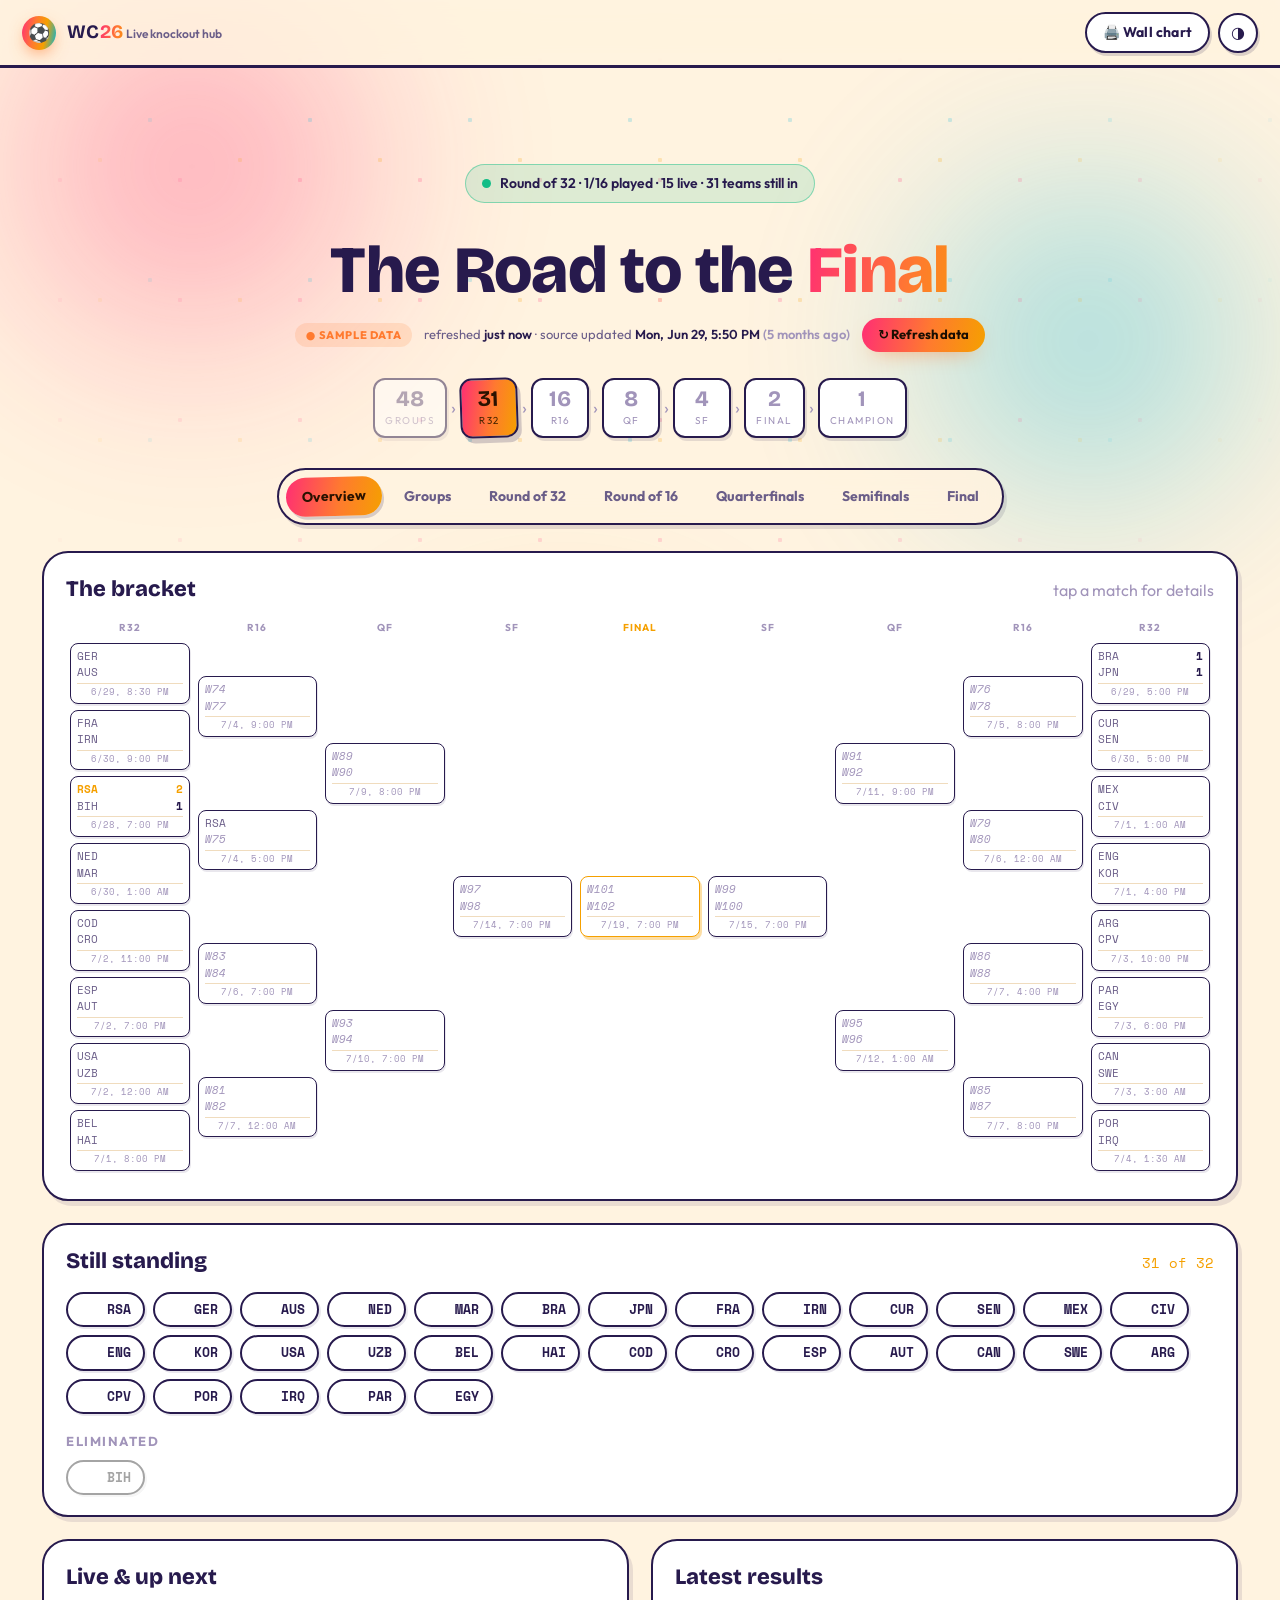
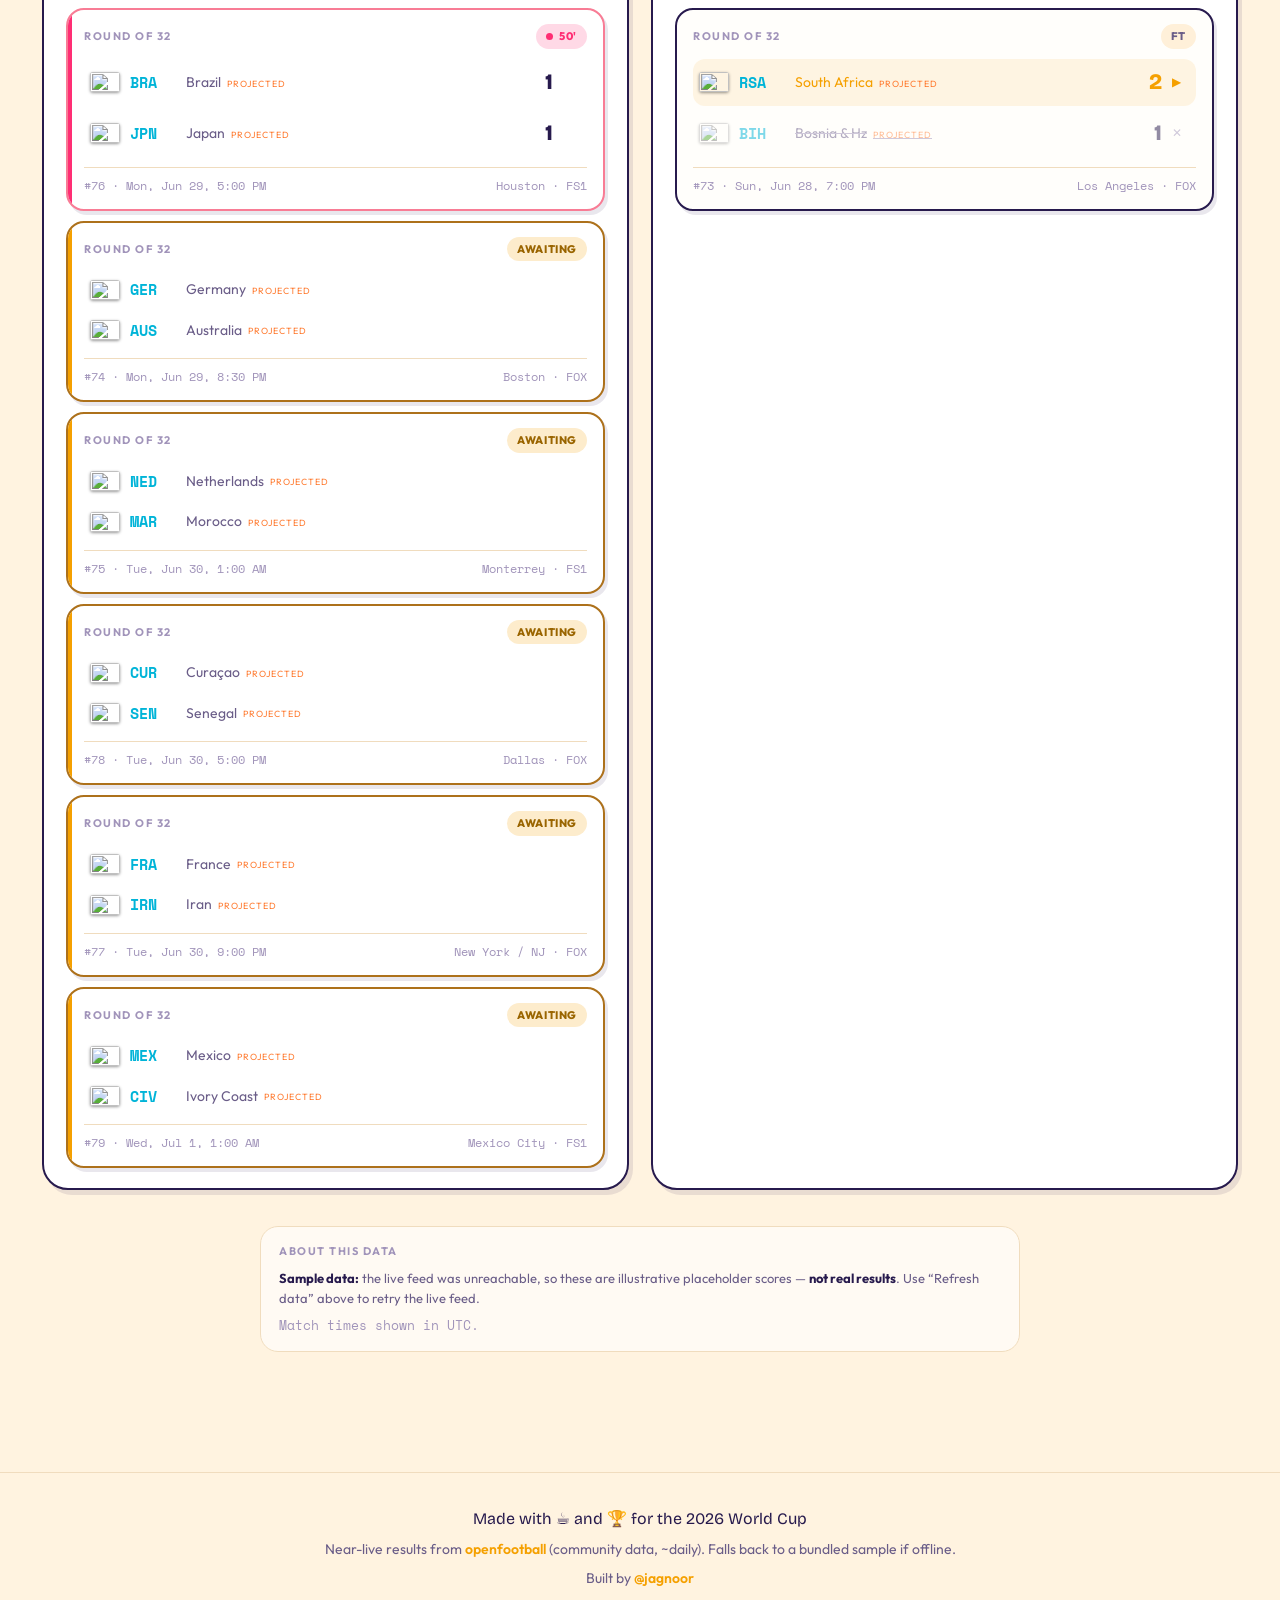
==== index.html @ 46645695 "Commit" ====
<!DOCTYPE html>
<html lang="en" data-theme="light">
<head>
<meta charset="UTF-8">
<meta name="viewport" content="width=device-width, initial-scale=1.0">
<title>2026 FIFA World Cup — Live Knockout Bracket & Scores</title>
<meta name="description" content="Live 2026 FIFA World Cup knockout bracket — Round of 32, Round of 16, Quarterfinals, Semifinals and Final. Real-time scores, goal scorers and who has advanced, in your timezone. Free, no sign-up.">
<meta name="theme-color" content="#fff3e0">
<link rel="canonical" href="https://jagnoor.github.io/WorldCup2026Charts/">

<!-- Social sharing (Open Graph + Twitter) -->
<meta property="og:type" content="website">
<meta property="og:title" content="2026 FIFA World Cup — Live Knockout Bracket">
<meta property="og:description" content="Real-time scores, goal scorers and who's advancing — Round of 32 to the Final, in your timezone. Free, no sign-up.">
<meta property="og:image" content="https://jagnoor.github.io/WorldCup2026Charts/og-image.png">
<meta property="og:url" content="https://jagnoor.github.io/WorldCup2026Charts/">
<meta name="twitter:card" content="summary_large_image">
<meta name="twitter:title" content="2026 FIFA World Cup — Live Knockout Bracket">
<meta name="twitter:description" content="Real-time scores and who's advancing — Round of 32 to the Final, in your timezone.">
<meta name="twitter:image" content="https://jagnoor.github.io/WorldCup2026Charts/og-image.png">

<link rel="icon" type="image/x-icon" href="favicon.ico">
<link rel="icon" type="image/png" sizes="32x32" href="favicon-32x32.png">
<link rel="apple-touch-icon" sizes="180x180" href="apple-touch-icon.png">

<link rel="preconnect" href="https://fonts.googleapis.com">
<link rel="preconnect" href="https://fonts.gstatic.com" crossorigin>
<link href="https://fonts.googleapis.com/css2?family=Bricolage+Grotesque:opsz,wght@12..96,500..800&family=Outfit:wght@300;400;500;600;700;800&family=Space+Mono:wght@400;700&display=swap" rel="stylesheet">

<link rel="stylesheet" href="app.css?v=4">
<link rel="stylesheet" href="knockout.css?v=14">
</head>
<body>

<!-- ambient animated background (decorative) -->
<div class="bg-fx" aria-hidden="true">
  <span class="orb a"></span><span class="orb b"></span><span class="orb c"></span>
</div>

<!-- top nav -->
<nav class="nav">
  <a class="brand" href="./" aria-label="World Cup 2026 — home">
    <span class="ball" aria-hidden="true">⚽</span>
    <span><b>WC<span class="grad-text">26</span></b> <small>Live knockout hub</small></span>
  </a>
  <div class="nav-tools">
    <a class="btn btn-ghost btn-sm" href="chart.html">🖨️ Wall chart</a>
    <button class="iconbtn" id="theme-toggle" title="Toggle light / dark" aria-label="Toggle theme">◑</button>
  </div>
</nav>

<!-- knockout hub renders here -->
<div id="kapp"><p style="padding:120px 22px;text-align:center;color:#9aa6cf">Loading the bracket…</p></div>

<footer class="footer">
  <div class="wrap">
    <p class="made">Made with ☕ and 🏆 for the 2026 World Cup</p>
    <p>Near-live results from <a href="https://github.com/openfootball/worldcup.json">openfootball</a> (community data, ~daily). Falls back to a bundled sample if offline.</p>
    <p style="margin-top:8px">Built by <a href="https://github.com/jagnoor">@jagnoor</a></p>
  </div>
</footer>

<!-- schedule.js must load before knockout.js (provides window.WC_SCHEDULE) -->
<script src="schedule.js?v=2"></script>
<script src="feed.js?v=7"></script>
<script src="knockout.js?v=17"></script>
<script>
  // simple dark/light toggle (mirrors the landing page)
  document.getElementById('theme-toggle').addEventListener('click', function () {
    var h = document.documentElement;
    h.setAttribute('data-theme', h.getAttribute('data-theme') === 'dark' ? 'light' : 'dark');
  });
</script>
</body>
</html>
---- app.css ----
/* ============================================================================
   KICKOFF ENERGY — design system & landing-page styles
   2026 FIFA World Cup Wall Chart · jagnoor.github.io/wc2026
   ----------------------------------------------------------------------------
   This stylesheet powers ONLY the landing page (index.html). The printable
   posters (poster.html / poster-vertical.html) carry their own self-contained
   CSS because they are opened standalone for printing and inside a sandboxed
   iframe. Everything here is plain CSS custom properties + modern layout — no
   build step, so it deploys to GitHub Pages as-is.
   Sections:  1) Design tokens   2) Reset/base   3) Animated background
              4) Buttons & controls  5) Top nav  6) Hero  7) Builder/preview
              8) Feature cards  9) Host cities  10) Footer  11) Motion/reveal
              12) Responsive  13) Reduced-motion & print
   ========================================================================== */

/* ----------------------------------------------------------------------------
   1) DESIGN TOKENS
   The whole look is driven by these variables. Swap them and the entire site
   re-themes. Dark is the primary ("kickoff" night-match) theme; a light theme
   is provided for printer-friendly previews and daytime reading.
   -------------------------------------------------------------------------- */
:root {
  /* ===== MATCHDAY FIESTA — bright, warm, sticker-album energy =====
     Default theme is now this sunny "paper" look. A "night match" variant
     lives under [data-theme="dark"] for anyone who wants it. */

  /* Core surfaces — warm sunlit paper + crisp white cards */
  --bg: #fff3e0;             /* warm cream page */
  --bg-2: #ffffff;           /* large raised panels */
  --surface: #ffffff;        /* cards / controls (sticker white) */
  --surface-2: #fff0d9;      /* hover / nested surfaces */
  --border: #f0dcbe;         /* warm hairline borders */
  --border-strong: #e3bd86;  /* emphasised borders / focus */

  /* Text ramp — deep grape ink reads boldly and playfully on cream */
  --ink: #271a4d;            /* primary text */
  --muted: #6a5d88;          /* secondary text */
  --faint: #a194ba;          /* tertiary / captions */

  /* Candy-bright energy palette, tuned to stay legible on cream/white */
  --c-pink: #ff2e74;
  --c-orange: #ff7a2f;
  --c-gold: #f5a000;
  --c-cyan: #00b4d8;
  --c-violet: #7c4dff;
  --c-green: #12bd86;
  --grad-energy: linear-gradient(100deg, var(--c-pink), var(--c-orange) 38%, var(--c-gold) 66%, var(--c-cyan));
  --grad-warm:   linear-gradient(100deg, var(--c-pink), var(--c-orange) 55%, var(--c-gold));

  /* Host-nation accent colours (Canada red · Mexico green · USA blue) */
  --ca: #ff4d4d;
  --mx: #12b886;
  --us: #4d7cff;

  /* Typography — expressive display, clean UI sans, techy mono for times */
  --font-display: 'Bricolage Grotesque', system-ui, sans-serif;
  --font-ui: 'Outfit', system-ui, sans-serif;
  --font-mono: 'Space Mono', ui-monospace, monospace;

  /* Shape & depth — chunky rounded "sticker" corners + a hard offset shadow
     (the comic/sticker drop) layered over a soft ambient one */
  --r-sm: 12px;
  --r-md: 18px;
  --r-lg: 26px;
  --r-xl: 36px;
  --r-pill: 999px;
  --shadow: 5px 7px 0 rgba(39, 26, 77, .10), 0 26px 50px -28px rgba(39, 26, 77, .34);
  --shadow-soft: 3px 4px 0 rgba(39, 26, 77, .08), 0 16px 30px -18px rgba(39, 26, 77, .24);

  /* Motion — one shared easing curve keeps interactions feeling consistent */
  --ease: cubic-bezier(.22, .61, .36, 1);
  --maxw: 1180px;            /* content max width */
}

/* "Night match" variant — opt-in via the theme toggle (data-theme="dark"). */
[data-theme="dark"] {
  --bg: #0a0a1f;
  --bg-2: #15132e;
  --surface: #1b1840;
  --surface-2: #251f4f;
  --border: #322a5e;
  --border-strong: #4a3f86;
  --ink: #fdf3ff;
  --muted: #b6a9d8;
  --faint: #7d72a6;
  --shadow: 5px 7px 0 rgba(0, 0, 0, .35), 0 26px 60px -26px rgba(0, 0, 0, .7);
  --shadow-soft: 3px 4px 0 rgba(0, 0, 0, .3), 0 16px 34px -16px rgba(0, 0, 0, .55);
}

/* ----------------------------------------------------------------------------
   2) RESET / BASE
   -------------------------------------------------------------------------- */
*, *::before, *::after { box-sizing: border-box; }       /* predictable sizing */
* { margin: 0; padding: 0; }                              /* zero default spacing */

html { scroll-behavior: smooth; }                         /* smooth in-page jumps */

body {
  font-family: var(--font-ui);
  background: var(--bg);
  color: var(--ink);
  line-height: 1.5;
  min-height: 100vh;
  overflow-x: hidden;                                     /* blobs never cause sideways scroll */
  -webkit-font-smoothing: antialiased;
  text-rendering: optimizeLegibility;
}

a { color: inherit; text-decoration: none; }
img { max-width: 100%; display: block; }

/* A reusable centered content column */
.wrap { width: 100%; max-width: var(--maxw); margin-inline: auto; padding-inline: 22px; }

/* Gradient text helper — paints text with the signature gradient */
.grad-text {
  background: var(--grad-energy);
  background-size: 200% 100%;
  -webkit-background-clip: text;
  background-clip: text;
  color: transparent;
  animation: hueShift 8s var(--ease) infinite alternate;  /* slow shimmer */
}
@keyframes hueShift { to { background-position: 100% 0; } }

/* Small uppercase eyebrow label used above section titles */
.eyebrow {
  font-size: 12px; font-weight: 700; letter-spacing: 3px; text-transform: uppercase;
  color: var(--c-gold);
  display: inline-flex; align-items: center; gap: 8px;
}
.eyebrow::before { content: ""; width: 26px; height: 2px; background: var(--grad-warm); border-radius: 2px; }

/* Live-data freshness strip (hero) — tells visitors when scores were pulled */
.data-status { display: inline-flex; align-items: center; flex-wrap: wrap; justify-content: center; gap: 10px 14px;
  margin: 26px auto 0; padding: 10px 16px; background: color-mix(in srgb, var(--surface) 70%, transparent);
  border: 1px solid var(--border); border-radius: var(--r-pill); backdrop-filter: blur(8px); font-size: 14px; color: var(--muted); transition: opacity .2s; }
.data-status.loading { opacity: .5; }
.ds-badge { font-size: 11px; font-weight: 800; letter-spacing: .6px; padding: 4px 11px; border-radius: var(--r-pill); }
.ds-badge.sample { background: color-mix(in srgb, var(--c-orange) 18%, transparent); color: var(--c-orange); }
.ds-badge.stale  { background: color-mix(in srgb, var(--c-pink) 18%, transparent); color: var(--c-pink); }
.ds-badge.live   { background: color-mix(in srgb, var(--c-green) 18%, transparent); color: var(--c-green); }
.ds-badge.near   { background: color-mix(in srgb, var(--c-cyan) 18%, transparent); color: var(--c-cyan); }
.ds-txt b { color: var(--ink); }
.ds-refresh { font: inherit; font-weight: 700; font-size: 13px; color: var(--ink); background: var(--surface-2);
  border: 1px solid var(--border-strong); border-radius: var(--r-pill); padding: 6px 14px; cursor: pointer; transition: border-color .15s, transform .15s; }
.ds-refresh:hover { border-color: var(--c-gold); transform: translateY(-1px); }
.ds-link { font-weight: 700; font-size: 13px; color: var(--c-gold); }
.ds-link:hover { text-decoration: underline; }

/* ----------------------------------------------------------------------------
   3) ANIMATED BACKGROUND
   Three soft, blurred colour "orbs" drift slowly behind everything, plus a
   faint grid, giving depth without distracting from content. Fixed so it
   stays put while the page scrolls. Pointer-events:none so it never blocks
   clicks. All animation is transform/opacity only (cheap for the GPU).
   -------------------------------------------------------------------------- */
.bg-fx { position: fixed; inset: 0; z-index: -1; overflow: hidden; pointer-events: none; }
.bg-fx .orb { position: absolute; border-radius: 50%; filter: blur(80px); opacity: .42; }
.bg-fx .orb.a { width: 46vw; height: 46vw; left: -8vw; top: -10vw; background: radial-gradient(circle, var(--c-pink), transparent 64%); animation: drift1 22s var(--ease) infinite alternate; }
.bg-fx .orb.b { width: 42vw; height: 42vw; right: -6vw; top: 8vh; background: radial-gradient(circle, var(--c-cyan), transparent 64%); animation: drift2 26s var(--ease) infinite alternate; }
.bg-fx .orb.c { width: 40vw; height: 40vw; left: 24vw; bottom: -14vw; background: radial-gradient(circle, var(--c-gold), transparent 64%); animation: drift3 30s var(--ease) infinite alternate; }
[data-theme="dark"] .bg-fx .orb { opacity: .5; }
@keyframes drift1 { to { transform: translate(8vw, 6vh) scale(1.1); } }
@keyframes drift2 { to { transform: translate(-7vw, 10vh) scale(1.08); } }
@keyframes drift3 { to { transform: translate(5vw, -8vh) scale(1.12); } }

/* Playful confetti dot field for texture (replaces the old pitch grid). */
.bg-fx::after {
  content: ""; position: absolute; inset: 0;
  background-image:
    radial-gradient(circle, color-mix(in srgb, var(--c-pink) 55%, transparent) 2px, transparent 2.5px),
    radial-gradient(circle, color-mix(in srgb, var(--c-cyan) 55%, transparent) 2px, transparent 2.5px),
    radial-gradient(circle, color-mix(in srgb, var(--c-gold) 60%, transparent) 2px, transparent 2.5px);
  background-size: 120px 120px, 160px 160px, 140px 140px;
  background-position: 0 0, 70px 40px, 30px 90px;
  opacity: .35;
  mask-image: radial-gradient(ellipse at 50% 0%, #000 35%, transparent 82%);
}
[data-theme="dark"] .bg-fx::after { opacity: .22; }

/* ----------------------------------------------------------------------------
   4) BUTTONS & CONTROLS
   -------------------------------------------------------------------------- */
.btn {
  display: inline-flex; align-items: center; gap: 9px;
  padding: 13px 26px; border: 2px solid var(--ink); border-radius: var(--r-pill);
  font-family: var(--font-ui); font-size: 16px; font-weight: 700; letter-spacing: .2px;
  cursor: pointer; white-space: nowrap;
  box-shadow: 3px 4px 0 rgba(39, 26, 77, .16);
  transition: transform .16s var(--ease), box-shadow .16s var(--ease), background .18s var(--ease);
}
.btn:hover { transform: translate(-1px, -2px) rotate(-1.2deg); box-shadow: 5px 7px 0 rgba(39, 26, 77, .18); }
.btn:active { transform: translate(1px, 1px); box-shadow: 1px 2px 0 rgba(39, 26, 77, .18); }
.btn:focus-visible { outline: 3px solid var(--c-cyan); outline-offset: 2px; }

/* Primary — filled with the warm candy gradient */
.btn-primary { background: var(--grad-warm); color: #2a1200; }

/* Secondary — clean white "sticker" with the bold ink outline */
.btn-ghost { background: var(--surface); color: var(--ink); }
.btn-ghost:hover { background: var(--surface-2); }

.btn-sm { padding: 8px 16px; font-size: 14px; box-shadow: 2px 3px 0 rgba(39, 26, 77, .16); }
[data-theme="dark"] .btn { box-shadow: 3px 4px 0 rgba(0, 0, 0, .4); }
[data-theme="dark"] .btn-ghost { border-color: var(--border-strong); }

/* Labelled form control (select / dropdown) */
.field { display: flex; flex-direction: column; gap: 8px; }
.field > label { font-size: 11px; font-weight: 700; letter-spacing: 2px; text-transform: uppercase; color: var(--c-gold); }
.select {
  appearance: none; width: 100%;
  padding: 13px 42px 13px 15px;
  background: var(--bg-2); color: var(--ink);
  border: 2px solid var(--ink); border-radius: var(--r-sm);
  font-family: var(--font-ui); font-size: 15px; font-weight: 600; cursor: pointer;
  /* custom chevron */
  background-image: url("data:image/svg+xml,%3Csvg xmlns='http://www.w3.org/2000/svg' width='12' height='8'%3E%3Cpath d='M1 1l5 5 5-5' stroke='%23271a4d' stroke-width='2' fill='none'/%3E%3C/svg%3E");
  background-repeat: no-repeat; background-position: right 15px center;
  transition: border-color .15s var(--ease), box-shadow .15s var(--ease);
}
.select:focus { outline: none; border-color: var(--c-cyan); box-shadow: 0 0 0 3px color-mix(in srgb, var(--c-cyan) 25%, transparent); }

/* ----------------------------------------------------------------------------
   5) TOP NAV — sticky, frosted, with brand mark on the left and tools on right
   -------------------------------------------------------------------------- */
.nav {
  position: sticky; top: 0; z-index: 50;
  display: flex; align-items: center; justify-content: space-between; gap: 16px;
  padding: 12px 22px;
  background: color-mix(in srgb, var(--bg) 84%, transparent);
  backdrop-filter: saturate(160%) blur(14px);
  border-bottom: 3px solid var(--ink);
}
.brand { display: flex; align-items: center; gap: 11px; font-weight: 800; }
.brand .ball { width: 34px; height: 34px; border-radius: 50%; background: var(--grad-energy); display: grid; place-items: center; font-size: 18px; box-shadow: 0 6px 18px -6px var(--c-orange); animation: spinBall 14s linear infinite; }
@keyframes spinBall { to { transform: rotate(360deg); } }
.brand b { font-family: var(--font-display); font-size: 19px; letter-spacing: .3px; }
.brand small { color: var(--muted); font-weight: 600; font-size: 12px; }
.nav-tools { display: flex; align-items: center; gap: 8px; }
/* Tiny icon button used for theme/lang toggles in the nav */
.iconbtn { display: inline-grid; place-items: center; width: 40px; height: 40px; border-radius: var(--r-pill); background: var(--surface); border: 2px solid var(--ink); color: var(--ink); cursor: pointer; font-size: 16px; box-shadow: 2px 3px 0 rgba(39,26,77,.16); transition: transform .15s, box-shadow .15s, background .15s; }
.iconbtn:hover { transform: translateY(-2px) rotate(-3deg); background: var(--surface-2); box-shadow: 3px 5px 0 rgba(39,26,77,.18); }
[data-theme="dark"] .iconbtn, [data-theme="dark"] .city { box-shadow: 2px 3px 0 rgba(0,0,0,.4); }

/* ----------------------------------------------------------------------------
   6) HERO — the welcoming, high-energy opener
   -------------------------------------------------------------------------- */
.hero { position: relative; text-align: center; padding: 70px 0 40px; }
.hero .eyebrow { justify-content: center; }

/* Live "what stage are we in" status pill (filled by app.js from the schedule) */
.status-chip {
  display: inline-flex; align-items: center; gap: 9px;
  margin-bottom: 20px; padding: 8px 16px;
  background: color-mix(in srgb, var(--c-green) 14%, transparent);
  border: 1px solid color-mix(in srgb, var(--c-green) 45%, transparent);
  border-radius: var(--r-pill); color: var(--ink); font-weight: 600; font-size: 14px;
}
.status-chip .dot { width: 9px; height: 9px; border-radius: 50%; background: var(--c-green); box-shadow: 0 0 0 0 var(--c-green); animation: pulse 1.8s var(--ease) infinite; }
@keyframes pulse { 0% { box-shadow: 0 0 0 0 color-mix(in srgb, var(--c-green) 70%, transparent); } 70% { box-shadow: 0 0 0 12px transparent; } 100% { box-shadow: 0 0 0 0 transparent; } }

.hero h1 {
  font-family: var(--font-display);
  font-weight: 800;
  font-size: clamp(44px, 9vw, 128px);
  line-height: .92; letter-spacing: -1px; text-transform: uppercase;
  margin: 6px 0 4px;
}
.hero h1 .yr { display: block; -webkit-text-stroke: 2.5px var(--ink); color: transparent; font-size: .62em; letter-spacing: 4px; }
.hero h1 .cup { display: block; }

/* Host nations line with the tri-colour treatment */
.hosts { font-family: var(--font-display); font-weight: 700; font-size: clamp(15px, 2.6vw, 30px); letter-spacing: 3px; margin: 14px 0 8px; }
.hosts .ca { color: var(--ca); } .hosts .mx { color: var(--mx); } .hosts .us { color: var(--us); }
.hosts .sep { color: var(--faint); }

.hero .lede { max-width: 620px; margin: 14px auto 0; color: var(--muted); font-size: clamp(15px, 1.8vw, 19px); }

.hero-cta { display: flex; flex-wrap: wrap; gap: 12px; justify-content: center; margin-top: 28px; }

/* Animated tournament-fact counters */
.stats { display: flex; flex-wrap: wrap; justify-content: center; gap: 14px; margin-top: 40px; }
.stat { min-width: 130px; padding: 18px 22px; background: var(--surface); border: 2px solid var(--ink); border-radius: var(--r-md); box-shadow: 4px 5px 0 rgba(39,26,77,.12); transition: transform .16s var(--ease); }
.stat:nth-child(2) { transform: rotate(-1.5deg); } .stat:nth-child(3) { transform: rotate(1.5deg); }
.stat:hover { transform: translateY(-3px) rotate(-2deg); }
.stat .n { font-family: var(--font-display); font-weight: 800; font-size: 42px; line-height: 1; background: var(--grad-warm); -webkit-background-clip: text; background-clip: text; color: transparent; }
.stat .l { color: var(--muted); font-size: 13px; font-weight: 700; letter-spacing: 1px; text-transform: uppercase; margin-top: 6px; }
[data-theme="dark"] .stat { box-shadow: 4px 5px 0 rgba(0,0,0,.4); }

/* ----------------------------------------------------------------------------
   7) BUILDER + LIVE PREVIEW — the functional heart of the page
   -------------------------------------------------------------------------- */
.section { padding: 56px 0; }
.section-head { text-align: center; max-width: 640px; margin: 0 auto 30px; }
.section-head h2 { font-family: var(--font-display); font-weight: 800; font-size: clamp(28px, 4.4vw, 46px); letter-spacing: -.5px; margin: 12px 0 8px; }
.section-head p { color: var(--muted); font-size: 16px; }

/* Two-column builder: controls on the left, preview on the right.
   Collapses to a single column on smaller screens. */
.builder { display: grid; grid-template-columns: minmax(300px, 380px) 1fr; gap: 24px; align-items: start; }

.panel { background: var(--surface); border: 2px solid var(--ink); border-radius: var(--r-lg); padding: 22px; box-shadow: var(--shadow); }
.panel-title { display: flex; align-items: center; gap: 9px; font-family: var(--font-display); font-weight: 700; font-size: 18px; margin-bottom: 16px; }
.controls { display: flex; flex-direction: column; gap: 16px; }

/* Favorites multi-select dropdown (built by app.js from the 48 teams) */
.fav { position: relative; }
.fav-trigger { display: flex; align-items: center; justify-content: space-between; gap: 8px; width: 100%; padding: 13px 15px; background: var(--bg-2); color: var(--muted); border: 1px solid var(--border); border-radius: var(--r-sm); cursor: pointer; font-size: 15px; }
.fav.open .fav-trigger { border-color: var(--c-cyan); color: var(--ink); }
.fav-panel { display: none; position: absolute; top: calc(100% + 6px); left: 0; right: 0; z-index: 20; max-height: 320px; overflow-y: auto; background: var(--surface); border: 1px solid var(--border-strong); border-radius: var(--r-sm); box-shadow: var(--shadow); padding: 6px; }
.fav.open .fav-panel { display: block; }
.fav-item { display: flex; align-items: center; gap: 9px; padding: 7px 10px; border-radius: 8px; cursor: pointer; font-size: 14px; }
.fav-item:hover { background: var(--surface-2); }
.fav-item input { accent-color: var(--c-gold); width: 15px; height: 15px; cursor: pointer; }
.fav-item img { width: 22px; height: 15px; object-fit: cover; border-radius: 2px; }

/* Action buttons under the controls */
.actions { display: flex; flex-wrap: wrap; gap: 10px; margin-top: 4px; }

/* Preview frame — looks like a poster pinned to a wall */
.preview-card { background: var(--surface); border: 2px solid var(--ink); border-radius: var(--r-lg); padding: 14px; box-shadow: var(--shadow); }
.preview-bar { display: flex; align-items: center; justify-content: space-between; margin-bottom: 10px; }
.preview-bar .lbl { font-size: 12px; font-weight: 700; letter-spacing: 2px; text-transform: uppercase; color: var(--muted); display: inline-flex; align-items: center; gap: 8px; }
.preview-bar .lbl .live { width: 8px; height: 8px; border-radius: 50%; background: var(--c-green); animation: pulse 1.8s infinite; }
.preview-box { position: relative; width: 100%; border-radius: var(--r-md); overflow: hidden; background: var(--bg-2); border: 1px solid var(--border); }
.preview-box iframe { position: absolute; top: 0; left: 0; border: 0; transform-origin: 0 0; }
.preview-overlay { position: absolute; inset: 0; display: grid; place-items: center; gap: 8px; color: var(--muted); background: color-mix(in srgb, var(--bg) 60%, transparent); cursor: pointer; transition: opacity .3s; z-index: 2; font-size: 14px; }
.preview-overlay.hidden { opacity: 0; pointer-events: none; }

/* Printing tips block */
.tips { margin-top: 18px; color: var(--muted); font-size: 14px; line-height: 1.7; }
.tips code { font-family: var(--font-mono); font-size: 12px; background: var(--bg-2); color: var(--c-gold); padding: 2px 6px; border-radius: 4px; }

/* ----------------------------------------------------------------------------
   8) FEATURE CARDS — quick "why this chart is great" highlights
   -------------------------------------------------------------------------- */
.features { display: grid; grid-template-columns: repeat(auto-fit, minmax(240px, 1fr)); gap: 16px; }
.feature {
  position: relative; padding: 24px; border-radius: var(--r-lg);
  background: var(--surface); border: 2px solid var(--border-strong); overflow: hidden;
  box-shadow: var(--shadow-soft);
  transition: transform .2s var(--ease), border-color .2s var(--ease), box-shadow .2s var(--ease);
}
.feature:hover { transform: translateY(-5px) rotate(-1deg); border-color: var(--c-pink); box-shadow: var(--shadow); }
/* chunky gradient top-edge that lights up on hover */
.feature::before { content: ""; position: absolute; inset: 0 0 auto 0; height: 6px; background: var(--grad-energy); opacity: .85; transition: opacity .2s; }
.feature:hover::before { opacity: 1; }
.feature .ico { width: 50px; height: 50px; border-radius: 14px; display: grid; place-items: center; font-size: 24px; background: color-mix(in srgb, var(--c-gold) 22%, var(--surface)); border: 2px solid var(--ink); box-shadow: 2px 2px 0 rgba(39,26,77,.14); margin-bottom: 14px; }
.feature h3 { font-family: var(--font-display); font-weight: 700; font-size: 19px; margin-bottom: 7px; }
.feature p { color: var(--muted); font-size: 14.5px; }

/* ----------------------------------------------------------------------------
   9) HOST CITIES — celebratory strip of all 16 venues
   -------------------------------------------------------------------------- */
.cities { display: flex; flex-wrap: wrap; gap: 10px; justify-content: center; }
.city { display: inline-flex; align-items: center; gap: 8px; padding: 9px 15px; border-radius: var(--r-pill); background: var(--surface); border: 2px solid var(--ink); font-size: 14px; font-weight: 700; box-shadow: 2px 3px 0 rgba(39,26,77,.12); transition: transform .15s, box-shadow .15s; }
.city:hover { transform: translateY(-2px) rotate(-2deg); box-shadow: 3px 5px 0 rgba(39,26,77,.16); }
.city .pin { width: 9px; height: 9px; border-radius: 50%; }
.city.ca .pin { background: var(--ca); } .city.mx .pin { background: var(--mx); } .city.us .pin { background: var(--us); }
.city.ca { border-color: color-mix(in srgb, var(--ca) 40%, var(--border)); }
.city.mx { border-color: color-mix(in srgb, var(--mx) 40%, var(--border)); }
.city.us { border-color: color-mix(in srgb, var(--us) 40%, var(--border)); }

/* ----------------------------------------------------------------------------
   10) FOOTER
   -------------------------------------------------------------------------- */
.footer { border-top: 1px solid var(--border); margin-top: 40px; padding: 34px 0; text-align: center; color: var(--muted); font-size: 14px; }
.footer a { color: var(--c-gold); font-weight: 600; }
.footer .made { font-family: var(--font-display); font-size: 16px; color: var(--ink); margin-bottom: 8px; }

/* ----------------------------------------------------------------------------
   11) SCROLL-REVEAL — elements fade/rise in as they enter the viewport.
   app.js adds .in via an IntersectionObserver. Without JS they stay visible.
   -------------------------------------------------------------------------- */
.reveal { opacity: 0; transform: translateY(22px); transition: opacity .6s var(--ease), transform .6s var(--ease); }
.reveal.in { opacity: 1; transform: none; }

/* ----------------------------------------------------------------------------
   12) RESPONSIVE
   -------------------------------------------------------------------------- */
@media (max-width: 880px) {
  .builder { grid-template-columns: 1fr; }            /* stack controls over preview */
  .brand small { display: none; }                      /* trim nav on phones */
  .hero { padding-top: 44px; }
}

/* ----------------------------------------------------------------------------
   13) REDUCED MOTION & PRINT
   Respect users who prefer less motion: freeze all the ambient animation.
   -------------------------------------------------------------------------- */
@media (prefers-reduced-motion: reduce) {
  *, *::before, *::after { animation: none !important; transition: none !important; scroll-behavior: auto !important; }
  .reveal { opacity: 1; transform: none; }
}
@media print { .nav, .bg-fx, .hero-cta, .features, .cities { display: none; } }
---- knockout.css ----
/* ============================================================================
   knockout.css — Live Knockout Hub
   Reuses the design tokens, nav, buttons, background and status-chip from
   app.css (linked first). This file styles only the hub: funnel, tabs, the
   match-card grid, team rows and the still-standing rail.
   ========================================================================== */

#kapp { width: 100%; max-width: 1240px; margin-inline: auto; padding: 96px 22px 80px; }

/* ---- hero / header ---- */
.khero { text-align: center; }
.khead { font-family: var(--font-display); font-weight: 800; font-size: clamp(34px, 6vw, 66px); line-height: 1.02; letter-spacing: -.01em; margin: 14px 0 8px; }
.kupd { color: var(--muted); font-size: 14px; }
.kupd b { color: var(--ink); }
.kmini { background: var(--surface); border: 1px solid var(--border); color: var(--muted); border-radius: var(--r-pill); padding: 3px 10px; font: inherit; font-size: 12px; cursor: pointer; margin-left: 6px; }
.kmini:hover { border-color: var(--c-gold); color: var(--ink); }

/* ---- compact freshness strip (top) ---- */
.kstrip { display: flex; align-items: center; justify-content: center; flex-wrap: wrap; gap: 8px 12px; margin: 14px auto 2px; font-size: 13px; color: var(--muted); }
.kstrip-txt b { color: var(--ink); font-weight: 600; }
.kdim { color: var(--faint); }

/* ---- "about this data" caveat (bottom, low-key) ---- */
.kcaveat { max-width: 760px; margin: 36px auto 0; padding: 16px 18px; text-align: left; border-radius: var(--r-md);
  border: 1px solid var(--border); background: color-mix(in srgb, var(--bg-2) 60%, transparent); color: var(--muted); }
.kcaveat h4 { font-size: 11px; letter-spacing: 1.5px; text-transform: uppercase; color: var(--faint); font-weight: 700; margin-bottom: 8px; }
.kcaveat p { font-size: 13px; line-height: 1.55; }
.kcaveat p + p { margin-top: 7px; }
.kcaveat b { color: var(--ink); }
.kcaveat a { color: var(--c-gold); text-decoration: underline; }
.kcaveat u { text-decoration-color: var(--c-pink); }
.kcaveat-tz { color: var(--faint); font-family: var(--font-mono); font-size: 12px; }

/* ---- data-status bar (legacy, still used elsewhere) ---- */
.kdata { display: flex; align-items: center; justify-content: center; flex-wrap: wrap; gap: 10px; margin: 14px auto 4px; font-size: 13px; color: var(--muted); }
.kbadge { font-size: 11px; font-weight: 800; letter-spacing: .6px; padding: 4px 11px; border-radius: var(--r-pill); }
.kbadge.sample { background: color-mix(in srgb, var(--c-orange) 16%, transparent); color: var(--c-orange); }
.kbadge.stale  { background: color-mix(in srgb, var(--c-pink) 16%, transparent); color: var(--c-pink); }
.kbadge.live   { background: color-mix(in srgb, var(--c-green) 16%, transparent); color: var(--c-green); }
.kbadge.near   { background: color-mix(in srgb, var(--c-cyan) 16%, transparent); color: var(--c-cyan); }
.kdata-txt b { color: var(--ink); }
.kdata-tz { color: var(--faint); }
.kbtn-sync { font: inherit; font-weight: 700; font-size: 13px; color: #1a0e02; background: var(--grad-warm); border: 0; cursor: pointer;
  padding: 7px 16px; border-radius: var(--r-pill); box-shadow: 0 8px 22px -12px var(--c-orange); transition: transform .15s, box-shadow .15s; display: inline-flex; align-items: center; gap: 7px; }
.kbtn-sync:hover { transform: translateY(-1px); box-shadow: 0 12px 26px -12px var(--c-orange); }
.kbtn-sync.busy { opacity: .8; cursor: progress; }
.spin { width: 12px; height: 12px; border: 2px solid rgba(0,0,0,.35); border-top-color: #1a0e02; border-radius: 50%; animation: kspin .7s linear infinite; }
@keyframes kspin { to { transform: rotate(360deg); } }

/* ---- warning banner + per-card flag ---- */
.kwarn { max-width: 760px; margin: 16px auto 0; background: color-mix(in srgb, var(--c-orange) 9%, var(--surface)); border: 1px solid color-mix(in srgb, var(--c-orange) 40%, var(--border));
  border-radius: var(--r-md); padding: 12px 16px; color: var(--ink); font-size: 13.5px; text-align: left; }
.kwarn p + p { margin-top: 6px; }
.kwarn b { color: var(--c-orange); }
.kwarn a { color: var(--c-gold); text-decoration: underline; }
/* informational (live feed connected, no problems) — calmer cyan, not orange */
.kwarn.info { background: color-mix(in srgb, var(--c-cyan) 8%, var(--surface)); border-color: color-mix(in srgb, var(--c-cyan) 35%, var(--border)); }
.kwarn.info b { color: var(--c-cyan); }
.kwarnflag { color: var(--c-pink); }
.kcard.flagged, .kcard[data-num].flagged { } /* reserved */

/* ---- live moments: goal flash, alerts, confetti ---- */
.kcard.goal-flash { animation: goalFlash 1.5s var(--ease); }
@keyframes goalFlash {
  0% { box-shadow: 0 0 0 0 var(--c-gold); transform: scale(1); }
  18% { box-shadow: 0 0 0 6px color-mix(in srgb, var(--c-gold) 55%, transparent); transform: scale(1.035) rotate(-1deg); border-color: var(--c-gold); }
  100% { box-shadow: 3px 4px 0 rgba(39,26,77,.10); transform: scale(1); }
}
#kalerts { position: fixed; top: 74px; left: 50%; transform: translateX(-50%); z-index: 70; display: flex; flex-direction: column; gap: 8px; align-items: center; pointer-events: none; width: max-content; max-width: 92vw; }
.kalert { display: flex; align-items: center; gap: 10px; padding: 11px 18px; border-radius: var(--r-pill);
  background: var(--surface); color: var(--ink); border: 2px solid var(--ink); box-shadow: 4px 6px 0 rgba(39,26,77,.18);
  font-size: 14px; opacity: 0; transform: translateY(-14px) scale(.96); transition: opacity .3s var(--ease), transform .3s var(--ease); }
.kalert.in { opacity: 1; transform: none; }
.kalert b { font-weight: 800; }
.kalert.goal { background: color-mix(in srgb, var(--c-gold) 18%, var(--surface)); border-color: var(--c-gold); }
.kalert.champ { background: var(--grad-warm); color: #2a1200; border-color: var(--ink); font-size: 15px; }
.kalert-ball { font-size: 18px; }
.kalert.goal .kalert-ball { animation: kspin .7s var(--ease); }

.kconfetti { position: fixed; inset: 0; z-index: 65; pointer-events: none; overflow: hidden; }
.kconfetti i { position: absolute; top: -8%; border-radius: 2px; animation-name: confFall; animation-timing-function: linear; animation-iteration-count: 1; }
@keyframes confFall { 0% { top: -8%; opacity: 1; } 100% { top: 108%; opacity: .9; transform: rotate(720deg); } }

/* ---- mini visual bracket (Overview) ---- */
.kbracket-panel { overflow: hidden; }
.kbracket-scroll { overflow-x: auto; padding-bottom: 6px; }
.kbracket-labels { display: flex; min-width: 880px; margin-bottom: 6px; }
.kbracket-labels span { flex: 1; text-align: center; font-size: 10px; font-weight: 700; letter-spacing: 1px; color: var(--faint); }
.kbracket-labels span:nth-child(5) { color: var(--c-gold); }
.kbracket { display: flex; min-width: 880px; align-items: stretch; }
.kbcol { display: flex; flex-direction: column; justify-content: space-around; gap: 6px; flex: 1; min-width: 92px; padding: 2px 4px; }
.kbfinal { justify-content: center; min-width: 100px; }
.kbnode { background: var(--surface); border: 1.5px solid var(--ink); border-radius: 8px; padding: 4px 6px; cursor: pointer;
  font-family: var(--font-mono); font-size: 11px; box-shadow: 1px 2px 0 rgba(39,26,77,.10); transition: transform .12s var(--ease), box-shadow .12s; }
.kbnode:hover { transform: translateY(-1px) rotate(-1deg); box-shadow: 2px 3px 0 rgba(39,26,77,.14); }
.kbfinal .kbnode { border-color: var(--c-gold); box-shadow: 2px 3px 0 color-mix(in srgb, var(--c-gold) 35%, transparent); }
.kbn-row { display: flex; justify-content: space-between; align-items: center; gap: 4px; color: var(--muted); line-height: 1.5; }
.kbn-row .kbn-t { overflow: hidden; text-overflow: ellipsis; white-space: nowrap; }
.kbn-row b { color: var(--ink); }
.kbn-row.w { color: var(--c-gold); font-weight: 700; }
.kbn-row.w b { color: var(--c-gold); }
.kbn-row.tbd { color: var(--faint); font-style: italic; }
.kbn-when { display: block; margin-top: 2px; padding-top: 2px; border-top: 1px solid var(--border); font-size: 8.5px; color: var(--faint); text-align: center; white-space: nowrap; overflow: hidden; text-overflow: ellipsis; }
.kbnode.hot { border-color: var(--c-gold); box-shadow: 0 0 0 2px color-mix(in srgb, var(--c-gold) 40%, transparent); }
#kapp.tracking .kbnode:not(.hot) { opacity: .45; }

/* ---- match detail modal ---- */
.kcard { cursor: pointer; }
.kmodal { position: fixed; inset: 0; z-index: 80; display: flex; align-items: flex-start; justify-content: center; padding: 40px 16px; overflow-y: auto;
  background: color-mix(in srgb, var(--ink) 45%, transparent); backdrop-filter: blur(3px); }
.kmodal-card { position: relative; width: 100%; max-width: 540px; background: var(--bg-2); border: 2px solid var(--ink);
  border-radius: var(--r-lg); box-shadow: 8px 10px 0 rgba(39,26,77,.22); padding: 20px 22px 22px; }
.kmodal-x { position: absolute; top: 12px; right: 12px; width: 32px; height: 32px; border-radius: 50%; border: 2px solid var(--ink);
  background: var(--surface); cursor: pointer; font-size: 14px; font-weight: 700; color: var(--ink); }
.kmodal-x:hover { background: var(--surface-2); }
.kmodal-head { display: grid; grid-template-columns: 1fr 1fr; gap: 10px 16px; align-items: center; }
.kmodal-head .kround { grid-column: 1; }
.kmodal-head .kpill { grid-column: 2; justify-self: end; }
.kmd-team { display: flex; align-items: center; gap: 10px; }
.kmd-team img, .kmd-team .ph { width: 34px; height: 23px; object-fit: cover; border-radius: 3px; box-shadow: 0 1px 3px rgba(0,0,0,.3); }
.kmd-team div { display: flex; flex-direction: column; line-height: 1.1; min-width: 0; }
.kmd-team b { font-family: var(--font-mono); font-size: 15px; }
.kmd-team span { font-size: 12px; color: var(--muted); overflow: hidden; text-overflow: ellipsis; white-space: nowrap; }
.kmd-team em { margin-left: auto; font-family: var(--font-display); font-weight: 800; font-size: 26px; font-style: normal; }
.kmd-team.tbd b, .kmd-team.tbd span { color: var(--faint); }
.kmd-meta { grid-column: 1 / -1; font-family: var(--font-mono); font-size: 12px; color: var(--faint); border-top: 1px solid var(--border); padding-top: 10px; }
.kmodal-body { margin-top: 14px; }
.kmodal-body h4 { font-size: 11px; letter-spacing: 1.5px; text-transform: uppercase; color: var(--faint); font-weight: 700; margin: 14px 0 8px; }
.kmd-stats { display: flex; flex-direction: column; gap: 9px; }
.kmd-stat { display: grid; grid-template-columns: 42px 1fr 42px; grid-template-areas: "hv bar av" "sl sl sl"; align-items: center; gap: 2px 8px; }
.kmd-sv { font-family: var(--font-mono); font-weight: 700; font-size: 13px; grid-area: hv; }
.kmd-sv.a { grid-area: av; text-align: right; }
.kmd-sl { grid-area: sl; text-align: center; font-size: 11px; color: var(--muted); }
.kmd-bar { grid-area: bar; display: flex; height: 8px; border-radius: var(--r-pill); overflow: hidden; background: var(--surface-2); }
.kmd-bar i { background: var(--c-cyan); }
.kmd-bar b { background: var(--c-pink); margin-left: auto; }
.kmd-timeline { display: flex; flex-direction: column; gap: 4px; max-height: 280px; overflow-y: auto; }
.kmd-ev { display: grid; grid-template-columns: 40px 22px 1fr; align-items: start; gap: 8px; font-size: 13px; padding: 4px 6px; border-radius: var(--r-sm); }
.kmd-ev.a { background: color-mix(in srgb, var(--c-pink) 7%, transparent); }
.kmd-ev.h { background: color-mix(in srgb, var(--c-cyan) 7%, transparent); }
.kmd-min { font-family: var(--font-mono); color: var(--muted); font-size: 12px; }
.kmd-tx { color: var(--ink); }
.kmd-scorers { display: grid; grid-template-columns: 1fr 1fr; gap: 8px; font-size: 13px; }

/* ---- toast ---- */
.ktoast { position: fixed; left: 50%; bottom: 26px; transform: translate(-50%, 30px); opacity: 0; pointer-events: none; z-index: 60;
  background: var(--surface); color: var(--ink); border: 1px solid var(--border-strong); border-radius: var(--r-pill);
  padding: 11px 20px; font-size: 14px; font-weight: 600; box-shadow: var(--shadow); transition: transform .3s var(--ease), opacity .3s; }
.ktoast.show { opacity: 1; transform: translate(-50%, 0); }
.ktoast.bad { border-color: var(--c-pink); color: var(--c-pink); }

/* ---- survival funnel ---- */
.kfunnel { display: flex; align-items: stretch; justify-content: center; flex-wrap: wrap; gap: 4px; margin: 26px auto 4px; }
.kfstep { display: flex; flex-direction: column; align-items: center; justify-content: center; min-width: 58px; padding: 8px 10px; border-radius: var(--r-sm); background: var(--surface); border: 2px solid var(--ink); box-shadow: 2px 3px 0 rgba(39,26,77,.12); font: inherit; color: inherit; cursor: pointer; transition: transform .12s var(--ease), box-shadow .12s; }
.kfstep:hover { transform: translateY(-2px) rotate(-2deg); box-shadow: 3px 5px 0 rgba(39,26,77,.16); }
.kfstep b { font-family: var(--font-display); font-size: 22px; line-height: 1; }
.kfstep span { font-size: 10px; letter-spacing: 1.5px; text-transform: uppercase; color: var(--faint); margin-top: 3px; }
.kfstep.past { opacity: .5; }
.kfstep.past b { color: var(--muted); }
.kfstep.now { background: var(--grad-warm); border-color: var(--ink); transform: rotate(-2deg); box-shadow: 3px 5px 0 rgba(39,26,77,.2); }
.kfstep.now b { color: #2a1200; }
.kfstep.now span { color: #4a2600; }
.kfstep.future b { color: var(--faint); }
.kfarrow { display: flex; align-items: center; color: var(--faint); font-size: 18px; }

/* ---- tabs ---- */
.ktabs { position: sticky; top: 64px; z-index: 20; display: flex; gap: 6px; flex-wrap: wrap; justify-content: center;
  margin: 30px auto 26px; padding: 7px; background: color-mix(in srgb, var(--bg) 88%, transparent); backdrop-filter: blur(14px);
  border: 2px solid var(--ink); border-radius: var(--r-pill); width: fit-content; max-width: 100%; box-shadow: 3px 4px 0 rgba(39,26,77,.12); }
.ktab { font: inherit; font-weight: 700; font-size: 14px; color: var(--muted); background: transparent; border: 0; cursor: pointer;
  padding: 9px 16px; border-radius: var(--r-pill); transition: color .15s, background .15s, transform .12s; white-space: nowrap; }
.ktab:hover { color: var(--ink); }
.ktab.on { color: #2a1200; background: var(--grad-warm); transform: rotate(-1.5deg); box-shadow: 2px 3px 0 rgba(39,26,77,.18); }
[data-theme="dark"] .ktabs { box-shadow: 3px 4px 0 rgba(0,0,0,.4); }

/* ---- round header ---- */
.kround-head { text-align: center; margin-bottom: 22px; }
.kround-head .eyebrow { justify-content: center; }
.kround-head h2 { font-family: var(--font-display); font-weight: 800; font-size: clamp(26px, 4vw, 40px); margin: 8px 0 4px; }
.ksub { color: var(--muted); font-size: 16px; }
.kprog { color: var(--faint); font-size: 13px; margin-top: 6px; font-family: var(--font-mono); }
.kprog .lv, .lv { color: var(--c-pink); }

/* ---- groups view ---- */
.kglegend { display: inline-flex; align-items: center; gap: 8px; flex-wrap: wrap; margin-top: 8px; font-size: 12px; color: var(--faint); font-family: var(--font-mono); }
.kdot { width: 10px; height: 10px; border-radius: 3px; display: inline-block; margin-left: 6px; }
.kdot.adv { background: var(--c-green); }
.kdot.third { background: var(--c-gold); }
.kdot.out { background: var(--faint); }

.kgroups { display: grid; grid-template-columns: repeat(auto-fill, minmax(360px, 1fr)); gap: 16px; }
.kgroup { background: var(--surface); border: 2px solid var(--ink); border-radius: var(--r-md); padding: 14px 16px; box-shadow: 4px 5px 0 rgba(39,26,77,.10); }
[data-theme="dark"] .kgroup, [data-theme="dark"] .kpanel { box-shadow: 4px 5px 0 rgba(0,0,0,.4); }
.kgroup-h { display: flex; align-items: baseline; justify-content: space-between; margin-bottom: 8px; }
.kgroup-h h3 { font-family: var(--font-display); font-weight: 800; font-size: 20px; }
.kgroup-prog { font-family: var(--font-mono); font-size: 12px; color: var(--faint); }

.kgtable { width: 100%; border-collapse: collapse; font-size: 13px; }
.kgtable thead th { font-size: 11px; font-weight: 700; color: var(--faint); text-align: center; padding: 2px 3px; border-bottom: 1px solid var(--border); }
.kgtable thead th:nth-child(2) { text-align: left; }
.kgtable td { text-align: center; padding: 5px 3px; border-bottom: 1px solid color-mix(in srgb, var(--border) 55%, transparent); }
.kgpos { color: var(--faint); font-family: var(--font-mono); width: 18px; }
.kgteam { text-align: left !important; display: flex; align-items: center; gap: 7px; }
.kgteam img { width: 22px; height: 15px; object-fit: cover; border-radius: 2px; box-shadow: 0 1px 2px rgba(0,0,0,.4); }
.kgteam b { font-family: var(--font-mono); font-size: 13px; }
.kgnm { color: var(--muted); overflow: hidden; text-overflow: ellipsis; white-space: nowrap; max-width: 96px; }
.kqtag { font-style: normal; font-size: 9px; letter-spacing: .4px; text-transform: uppercase; padding: 1px 6px; border-radius: var(--r-pill); white-space: nowrap; }
.kqtag.in { color: var(--c-green); background: color-mix(in srgb, var(--c-green) 16%, transparent); }
.kqtag.out { color: var(--faint); background: var(--surface-2); }
.kgd { font-family: var(--font-mono); color: var(--muted); }
.kgpts { font-family: var(--font-display); font-weight: 800; color: var(--ink); }

/* qualification colour bands on the left of each row */
.kgrow td:first-child { border-left: 3px solid transparent; }
.kgrow.q-adv td:first-child { border-left-color: var(--c-green); }
.kgrow.q-third.in td:first-child { border-left-color: var(--c-gold); }
.kgrow.q-third.out td:first-child { border-left-color: color-mix(in srgb, var(--c-gold) 40%, var(--faint)); }
.kgrow.q-adv .kgpts { color: var(--c-green); }
.kgrow.q-out { opacity: .58; }

.kfix { margin-top: 10px; padding-top: 9px; border-top: 1px solid var(--border); display: grid; grid-template-columns: 1fr 1fr; gap: 3px 14px; }
.kfx-row { display: grid; grid-template-columns: 1fr auto 1fr; align-items: center; gap: 6px; font-size: 12px; padding: 2px 0; }
.kfx-t { font-family: var(--font-mono); color: var(--muted); }
.kfx-t.a { text-align: right; }
.kfx-t.w { color: var(--ink); font-weight: 700; }
.kfx-sc { font-family: var(--font-display); font-weight: 800; color: var(--ink); white-space: nowrap; }
.kfx-dash { color: var(--faint); margin: 0 2px; }
.kfx-v { color: var(--faint); font-family: var(--font-mono); font-size: 11px; white-space: nowrap; }

@media (max-width: 560px) { .kgroups { grid-template-columns: 1fr; } .kfix { grid-template-columns: 1fr; } .kgnm { display: none; } }

/* ---- match-card grid ---- */
.kgrid { display: grid; grid-template-columns: repeat(auto-fill, minmax(310px, 1fr)); gap: 16px; }
.kgrid--mini { grid-template-columns: 1fr; gap: 10px; }
.kgrid--final { grid-template-columns: repeat(auto-fit, minmax(300px, 360px)); justify-content: center; }

/* round view: two halves of the draw, left and right */
.kround-cols { display: grid; grid-template-columns: 1fr 1fr; gap: 16px 22px; align-items: start; max-width: 860px; margin: 0 auto; }
.kround-col { display: flex; flex-direction: column; gap: 16px; }
@media (max-width: 680px) { .kround-cols { grid-template-columns: 1fr; } }

.kcard { background: var(--surface); border: 2px solid var(--ink); border-radius: var(--r-md); padding: 14px 16px;
  box-shadow: 3px 4px 0 rgba(39,26,77,.10);
  transition: transform .16s var(--ease), box-shadow .16s; position: relative; overflow: hidden; }
.kcard:hover { transform: translateY(-3px) rotate(-.7deg); box-shadow: 5px 7px 0 rgba(39,26,77,.13); }
.kcard.hot { border-color: var(--c-gold); box-shadow: 4px 5px 0 color-mix(in srgb, var(--c-gold) 50%, transparent); }
[data-theme="dark"] .kcard { box-shadow: 3px 4px 0 rgba(0,0,0,.4); }
.kcard--live { border-color: color-mix(in srgb, var(--c-pink) 55%, var(--border)); }
.kcard--live::before { content: ""; position: absolute; inset: 0 auto 0 0; width: 4px; background: var(--c-pink); }
.kcard--awaiting { border-color: color-mix(in srgb, var(--c-gold) 65%, var(--ink)); }
.kcard--awaiting::before { content: ""; position: absolute; inset: 0 auto 0 0; width: 4px; background: var(--c-gold); }
.kcard--done { background: color-mix(in srgb, var(--surface) 88%, var(--bg)); }
.kcard--tbd { opacity: .82; }

.kcard-top { display: flex; align-items: center; justify-content: space-between; margin-bottom: 10px; }
.kround { font-size: 11px; letter-spacing: 1.5px; text-transform: uppercase; color: var(--faint); font-weight: 700; }
.kmanual { font-size: 10px; letter-spacing: .5px; text-transform: none; color: var(--c-violet); font-weight: 700; background: color-mix(in srgb, var(--c-violet) 16%, transparent); padding: 2px 7px; border-radius: var(--r-pill); }
.kovr b { color: var(--c-violet); }

/* status pills */
.kpill { font-size: 11px; font-weight: 800; letter-spacing: .6px; padding: 4px 10px; border-radius: var(--r-pill); white-space: nowrap; }
.kpill.live { background: color-mix(in srgb, var(--c-pink) 18%, transparent); color: var(--c-pink); display: inline-flex; align-items: center; gap: 6px; }
.kpill.live .lvdot { width: 7px; height: 7px; border-radius: 50%; background: var(--c-pink); animation: pulse 1.4s var(--ease) infinite; }
.kpill.done { background: var(--surface-2); color: var(--muted); }
.kpill.soon { background: color-mix(in srgb, var(--c-cyan) 14%, transparent); color: var(--c-cyan); }
.kpill.awaiting { background: color-mix(in srgb, var(--c-gold) 20%, transparent); color: #9a6500; display: inline-flex; align-items: center; gap: 6px; }
[data-theme="dark"] .kpill.awaiting { color: var(--c-gold); }
.kpill.awaiting .lvdot { width: 7px; height: 7px; border-radius: 50%; background: var(--c-gold); animation: pulse 1.4s var(--ease) infinite; }
.kpill.tbd { background: var(--surface-2); color: var(--faint); }

/* team rows */
.kteams { display: flex; flex-direction: column; gap: 4px; }
.kteam { display: grid; grid-template-columns: 30px 46px 1fr auto 18px; align-items: center; gap: 10px; padding: 7px 6px; border-radius: var(--r-sm); }
.kflag { width: 30px; height: 20px; object-fit: cover; border-radius: 3px; box-shadow: 0 1px 3px rgba(0,0,0,.4); }
.kflag.ph { background: repeating-linear-gradient(45deg, var(--surface-2), var(--surface-2) 5px, var(--border) 5px, var(--border) 10px); }
.kcode { font-family: var(--font-mono); font-weight: 700; font-size: 15px; color: var(--ink); }
.kname { font-size: 14px; color: var(--muted); overflow: hidden; text-overflow: ellipsis; white-space: nowrap; }
.ktag { font-style: normal; font-size: 9px; letter-spacing: 1px; text-transform: uppercase; color: var(--c-cyan); margin-left: 6px; vertical-align: middle; }
.ktag.proj { color: var(--c-orange); }
.kscore { font-family: var(--font-display); font-weight: 800; font-size: 22px; color: var(--ink); text-align: right; min-width: 16px; }
.kadv { color: var(--c-gold); font-size: 12px; }
.kout { color: var(--faint); font-size: 12px; }
.kadv-sp { width: 12px; }

.kteam.win { background: color-mix(in srgb, var(--c-gold) 10%, transparent); }
.kteam.win .kcode, .kteam.win .kname, .kteam.win .kscore { color: var(--c-gold); }
.kteam.lose { opacity: .5; }
.kteam.lose .kname { text-decoration: line-through; text-decoration-color: var(--faint); }
.kteam.tbd .kcode, .kteam.tbd .kname { color: var(--faint); }
.kteam.tbd .kname { font-style: italic; }
.kteam.prov .kcode { color: var(--c-cyan); }

.kpens { font-size: 12px; color: var(--c-gold); font-weight: 700; text-align: center; margin: 4px 0 2px; }

/* goal scorers */
.kscorers { display: grid; grid-template-columns: 1fr auto 1fr; align-items: start; gap: 8px; margin: 9px 0 1px; font-size: 11.5px; color: var(--faint); }
.ksc-col { display: flex; flex-direction: column; gap: 2px; min-width: 0; }
.ksc-col.a { text-align: right; align-items: flex-end; }
.ksc-1 { max-width: 100%; overflow: hidden; text-overflow: ellipsis; white-space: nowrap; }
.ksc-min { color: var(--muted); font-family: var(--font-mono); font-size: 10px; }
.ksc-ball { font-size: 11px; opacity: .55; padding-top: 1px; }

/* path-to-glory: tracked team highlight + dimming of the rest */
.kteam[data-team] { cursor: pointer; border-radius: var(--r-sm); }
.kteam[data-team]:hover { background: var(--surface-2); }
.kteam.tracked { background: color-mix(in srgb, var(--c-gold) 13%, transparent); }
.kchip.tracked { border-color: var(--c-gold); box-shadow: 0 0 0 2px color-mix(in srgb, var(--c-gold) 35%, transparent); }
#kapp.tracking .kcard:not(.hot) { opacity: .42; }
#kapp.tracking .kcard.hot { border-color: var(--c-gold); }
.khilite { display: none; }
.khilite.on { display: flex; align-items: center; gap: 10px; justify-content: center; width: fit-content; max-width: 100%;
  margin: 0 auto 20px; padding: 8px 8px 8px 14px; border-radius: var(--r-pill);
  background: color-mix(in srgb, var(--c-gold) 12%, var(--surface)); border: 1px solid color-mix(in srgb, var(--c-gold) 40%, var(--border)); font-size: 13px; color: var(--ink); }
.khilite img { width: 24px; height: 16px; object-fit: cover; border-radius: 2px; }
.khilite b { color: var(--c-gold); }
.khilite-x { font: inherit; font-size: 12px; font-weight: 700; color: var(--muted); background: var(--surface); border: 1px solid var(--border); border-radius: var(--r-pill); padding: 4px 11px; cursor: pointer; }
.khilite-x:hover { border-color: var(--c-gold); color: var(--ink); }

.kcard-bot { display: flex; align-items: center; justify-content: space-between; gap: 8px; margin-top: 10px; padding-top: 9px; border-top: 1px solid var(--border); }
.kmeta { font-size: 12px; color: var(--faint); font-family: var(--font-mono); overflow: hidden; text-overflow: ellipsis; white-space: nowrap; }
.kvenue { text-align: right; }

/* ---- overview ---- */
.kover { display: flex; flex-direction: column; gap: 22px; }
.kover-2col { display: grid; grid-template-columns: 1fr 1fr; gap: 22px; }
.kpanel { background: var(--bg-2); border: 2px solid var(--ink); border-radius: var(--r-lg); padding: 20px 22px; box-shadow: 4px 5px 0 rgba(39,26,77,.10); }
.kpanel-h { display: flex; align-items: baseline; justify-content: space-between; margin-bottom: 14px; }
.kpanel-h.sub { margin-top: 18px; margin-bottom: 8px; }
.kpanel-h h3 { font-family: var(--font-display); font-weight: 800; font-size: 22px; }
.kpanel-h h4 { font-size: 13px; letter-spacing: 1.5px; text-transform: uppercase; color: var(--faint); font-weight: 700; }
.kcount { font-family: var(--font-mono); font-size: 14px; color: var(--c-gold); }
.kmute { color: var(--faint); }

.kchips { display: flex; flex-wrap: wrap; gap: 8px; }
.kchips.dim { opacity: .9; }
.kchip { display: inline-flex; align-items: center; gap: 7px; padding: 6px 12px 6px 8px; border-radius: var(--r-pill);
  background: var(--surface); border: 2px solid var(--ink); box-shadow: 2px 2px 0 rgba(39,26,77,.10); cursor: pointer; transition: transform .15s, box-shadow .15s; }
.kchip:hover { transform: translateY(-2px) rotate(-2deg); box-shadow: 3px 4px 0 rgba(39,26,77,.14); }
[data-theme="dark"] .kchip, [data-theme="dark"] .kfstep { box-shadow: 2px 2px 0 rgba(0,0,0,.4); }
.kchip img { width: 24px; height: 16px; object-fit: cover; border-radius: 2px; }
.kchip b { font-family: var(--font-mono); font-size: 13px; }
.kchip.out { filter: grayscale(1); opacity: .45; }
.kchip.out:hover { opacity: .7; }

/* ---- responsive ---- */
@media (max-width: 820px) {
  .kover-2col { grid-template-columns: 1fr; }
  .ktabs { top: 58px; }
  #kapp { padding-top: 84px; }
}
@media (max-width: 520px) {
  .kgrid { grid-template-columns: 1fr; }
  .kfstep { min-width: 46px; padding: 6px 7px; }
  .kfstep b { font-size: 18px; }
}

/* reuse app.css pulse keyframe name if present; define fallback */
@keyframes pulse { 0% { box-shadow: 0 0 0 0 currentColor; } 70% { box-shadow: 0 0 0 7px transparent; } 100% { box-shadow: 0 0 0 0 transparent; } }
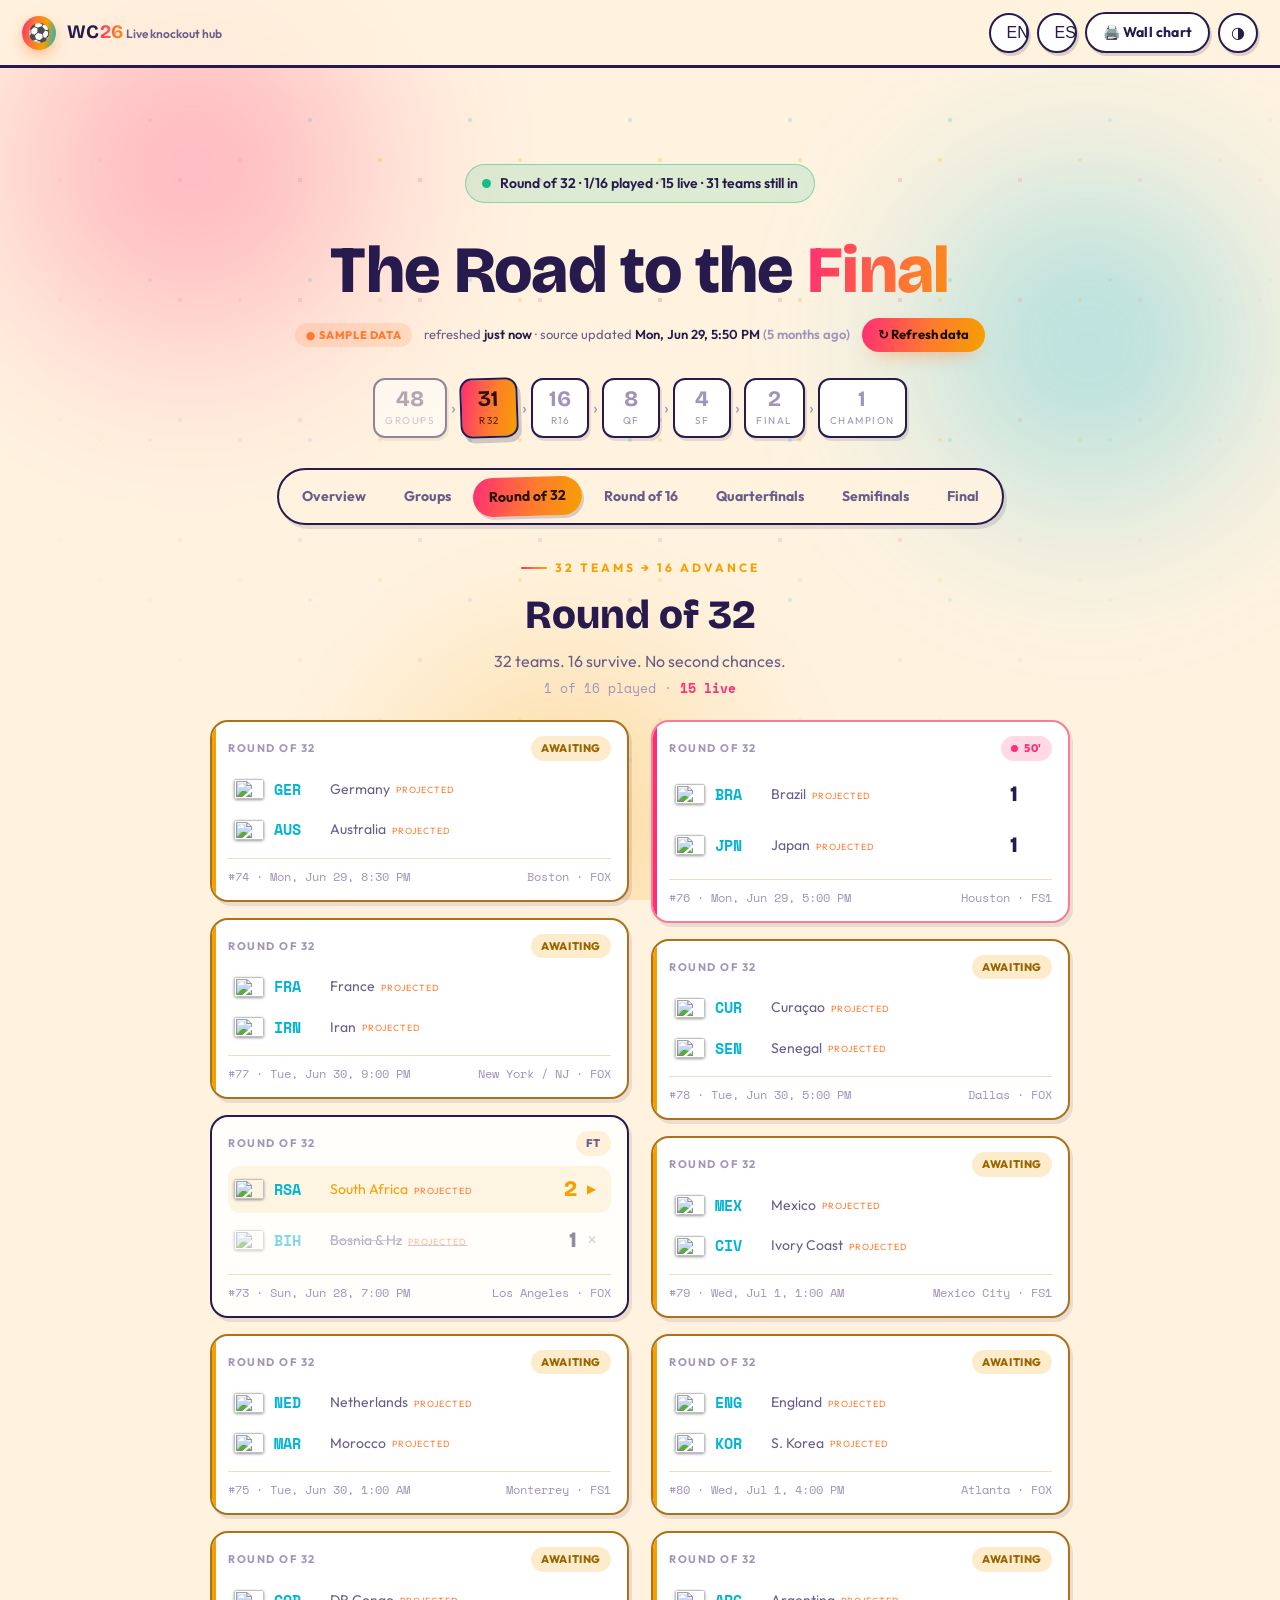
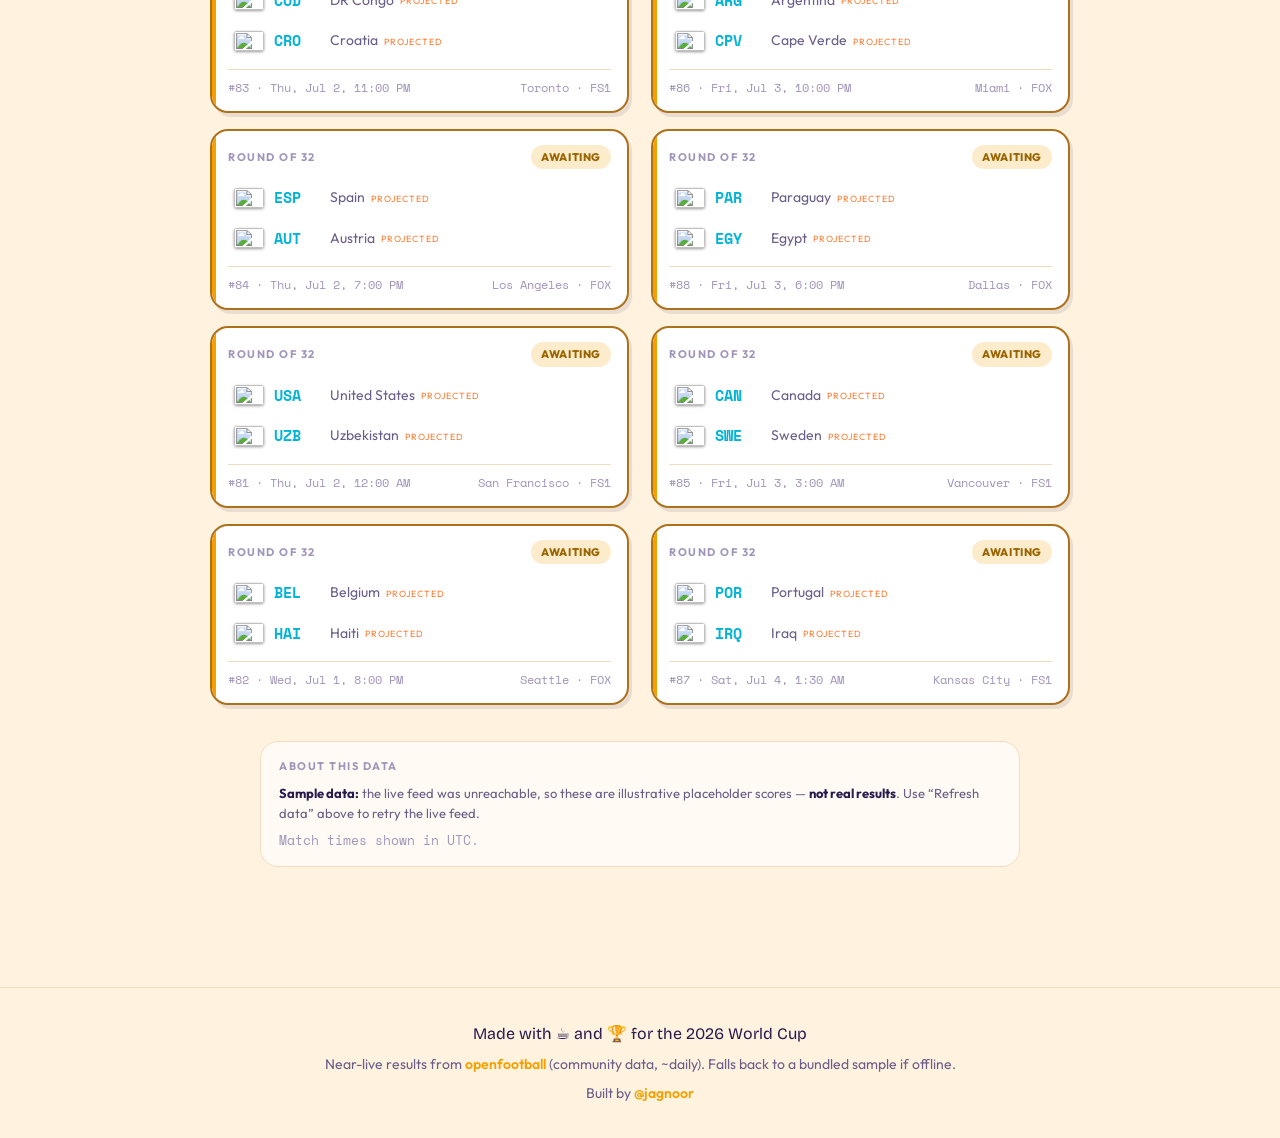
==== commit 06494044: "More UI changes" ====
--- a/index.html
+++ b/index.html
@@ -12,12 +12,15 @@
 <meta property="og:type" content="website">
 <meta property="og:title" content="2026 FIFA World Cup — Live Knockout Bracket">
 <meta property="og:description" content="Real-time scores, goal scorers and who's advancing — Round of 32 to the Final, in your timezone. Free, no sign-up.">
-<meta property="og:image" content="https://jagnoor.github.io/WorldCup2026Charts/og-image.png">
+<meta property="og:image" content="https://jagnoor.github.io/WorldCup2026Charts/og-image.jpg">
+<meta property="og:image:width" content="1200">
+<meta property="og:image:height" content="630">
+<meta property="og:image:alt" content="2026 World Cup live knockout bracket — Round of 32 to the Final">
 <meta property="og:url" content="https://jagnoor.github.io/WorldCup2026Charts/">
 <meta name="twitter:card" content="summary_large_image">
 <meta name="twitter:title" content="2026 FIFA World Cup — Live Knockout Bracket">
 <meta name="twitter:description" content="Real-time scores and who's advancing — Round of 32 to the Final, in your timezone.">
-<meta name="twitter:image" content="https://jagnoor.github.io/WorldCup2026Charts/og-image.png">
+<meta name="twitter:image" content="https://jagnoor.github.io/WorldCup2026Charts/og-image.jpg">
 
 <link rel="icon" type="image/x-icon" href="favicon.ico">
 <link rel="icon" type="image/png" sizes="32x32" href="favicon-32x32.png">
@@ -28,7 +31,7 @@
 <link href="https://fonts.googleapis.com/css2?family=Bricolage+Grotesque:opsz,wght@12..96,500..800&family=Outfit:wght@300;400;500;600;700;800&family=Space+Mono:wght@400;700&display=swap" rel="stylesheet">
 
 <link rel="stylesheet" href="app.css?v=4">
-<link rel="stylesheet" href="knockout.css?v=14">
+<link rel="stylesheet" href="knockout.css?v=15">
 </head>
 <body>
 
@@ -44,6 +47,8 @@
     <span><b>WC<span class="grad-text">26</span></b> <small>Live knockout hub</small></span>
   </a>
   <div class="nav-tools">
+    <button class="iconbtn btn-sm" data-lang="en" title="English" aria-label="English">EN</button>
+    <button class="iconbtn btn-sm" data-lang="es" title="Español" aria-label="Español">ES</button>
     <a class="btn btn-ghost btn-sm" href="chart.html">🖨️ Wall chart</a>
     <button class="iconbtn" id="theme-toggle" title="Toggle light / dark" aria-label="Toggle theme">◑</button>
   </div>
@@ -63,13 +68,23 @@
 <!-- schedule.js must load before knockout.js (provides window.WC_SCHEDULE) -->
 <script src="schedule.js?v=2"></script>
 <script src="feed.js?v=7"></script>
-<script src="knockout.js?v=17"></script>
+<script src="knockout.js?v=18"></script>
 <script>
   // simple dark/light toggle (mirrors the landing page)
   document.getElementById('theme-toggle').addEventListener('click', function () {
     var h = document.documentElement;
     h.setAttribute('data-theme', h.getAttribute('data-theme') === 'dark' ? 'light' : 'dark');
   });
+  // language switch — set ?lang= while preserving the active-tab #hash
+  (function () {
+    var cur = new URLSearchParams(location.search).get('lang') === 'es' ? 'es' : 'en';
+    document.querySelectorAll('[data-lang]').forEach(function (b) {
+      if (b.dataset.lang === cur) b.classList.add('on');
+      b.addEventListener('click', function () {
+        var u = new URL(location.href); u.searchParams.set('lang', b.dataset.lang); location.href = u.toString();
+      });
+    });
+  })();
 </script>
 </body>
 </html>
--- a/knockout.css
+++ b/knockout.css
@@ -356,3 +356,28 @@
 
 /* reuse app.css pulse keyframe name if present; define fallback */
 @keyframes pulse { 0% { box-shadow: 0 0 0 0 currentColor; } 70% { box-shadow: 0 0 0 7px transparent; } 100% { box-shadow: 0 0 0 0 transparent; } }
+
+/* ---- "Today" strip ----------------------------------------------------- */
+.ktoday { margin: 18px 0 2px; }
+.ktoday-h { display: flex; align-items: baseline; justify-content: space-between; gap: 10px; margin: 0 2px 8px; flex-wrap: wrap; }
+.ktoday-lbl { font-family: var(--font-display); font-weight: 800; font-size: 15px; color: var(--ink); }
+.ktoday-meta { font-size: 12px; color: var(--faint); font-family: var(--font-mono); }
+.ktoday-meta .lv { color: var(--c-pink); font-weight: 700; }
+.ktoday-row { display: flex; gap: 10px; overflow-x: auto; padding: 4px 2px 12px; scroll-snap-type: x proximity; scrollbar-width: thin; }
+.ktc { scroll-snap-align: start; flex: 0 0 auto; display: flex; flex-direction: column; gap: 7px; min-width: 172px;
+  background: var(--surface); border: 2px solid var(--ink); border-radius: var(--r-md); padding: 9px 12px;
+  box-shadow: 3px 4px 0 rgba(39,26,77,.10); cursor: pointer; font: inherit; color: inherit; text-align: left;
+  transition: transform .12s var(--ease), box-shadow .12s; }
+.ktc:hover { transform: translateY(-2px) rotate(-.6deg); box-shadow: 4px 6px 0 rgba(39,26,77,.14); }
+.ktc-when { font-family: var(--font-mono); font-size: 11px; font-weight: 700; color: var(--faint); }
+.ktc-mid { display: grid; grid-template-columns: 1fr auto 1fr; align-items: center; gap: 8px; }
+.ktc-team { display: inline-flex; align-items: center; gap: 5px; min-width: 0; font-weight: 700; color: var(--ink); }
+.ktc-team:last-child { justify-content: flex-end; }
+.ktc-team.tbd { color: var(--muted); font-weight: 600; font-size: 12px; font-family: var(--font-mono); }
+.ktc-flag { width: 21px; height: 14px; object-fit: cover; border-radius: 2px; box-shadow: 0 0 0 1px rgba(39,26,77,.15); }
+.ktc-score { font-family: var(--font-display); font-weight: 800; font-size: 16px; color: var(--ink); white-space: nowrap; }
+.ktc-v { font-size: 11px; color: var(--muted); }
+.ktc .kpill { align-self: flex-start; }
+[data-theme="dark"] .ktc { box-shadow: 3px 4px 0 rgba(0,0,0,.4); }
+.ktc.hot { border-color: var(--c-gold); box-shadow: 3px 4px 0 color-mix(in srgb, var(--c-gold) 50%, transparent); }
+#kapp.tracking .ktc:not(.hot) { opacity: .5; }
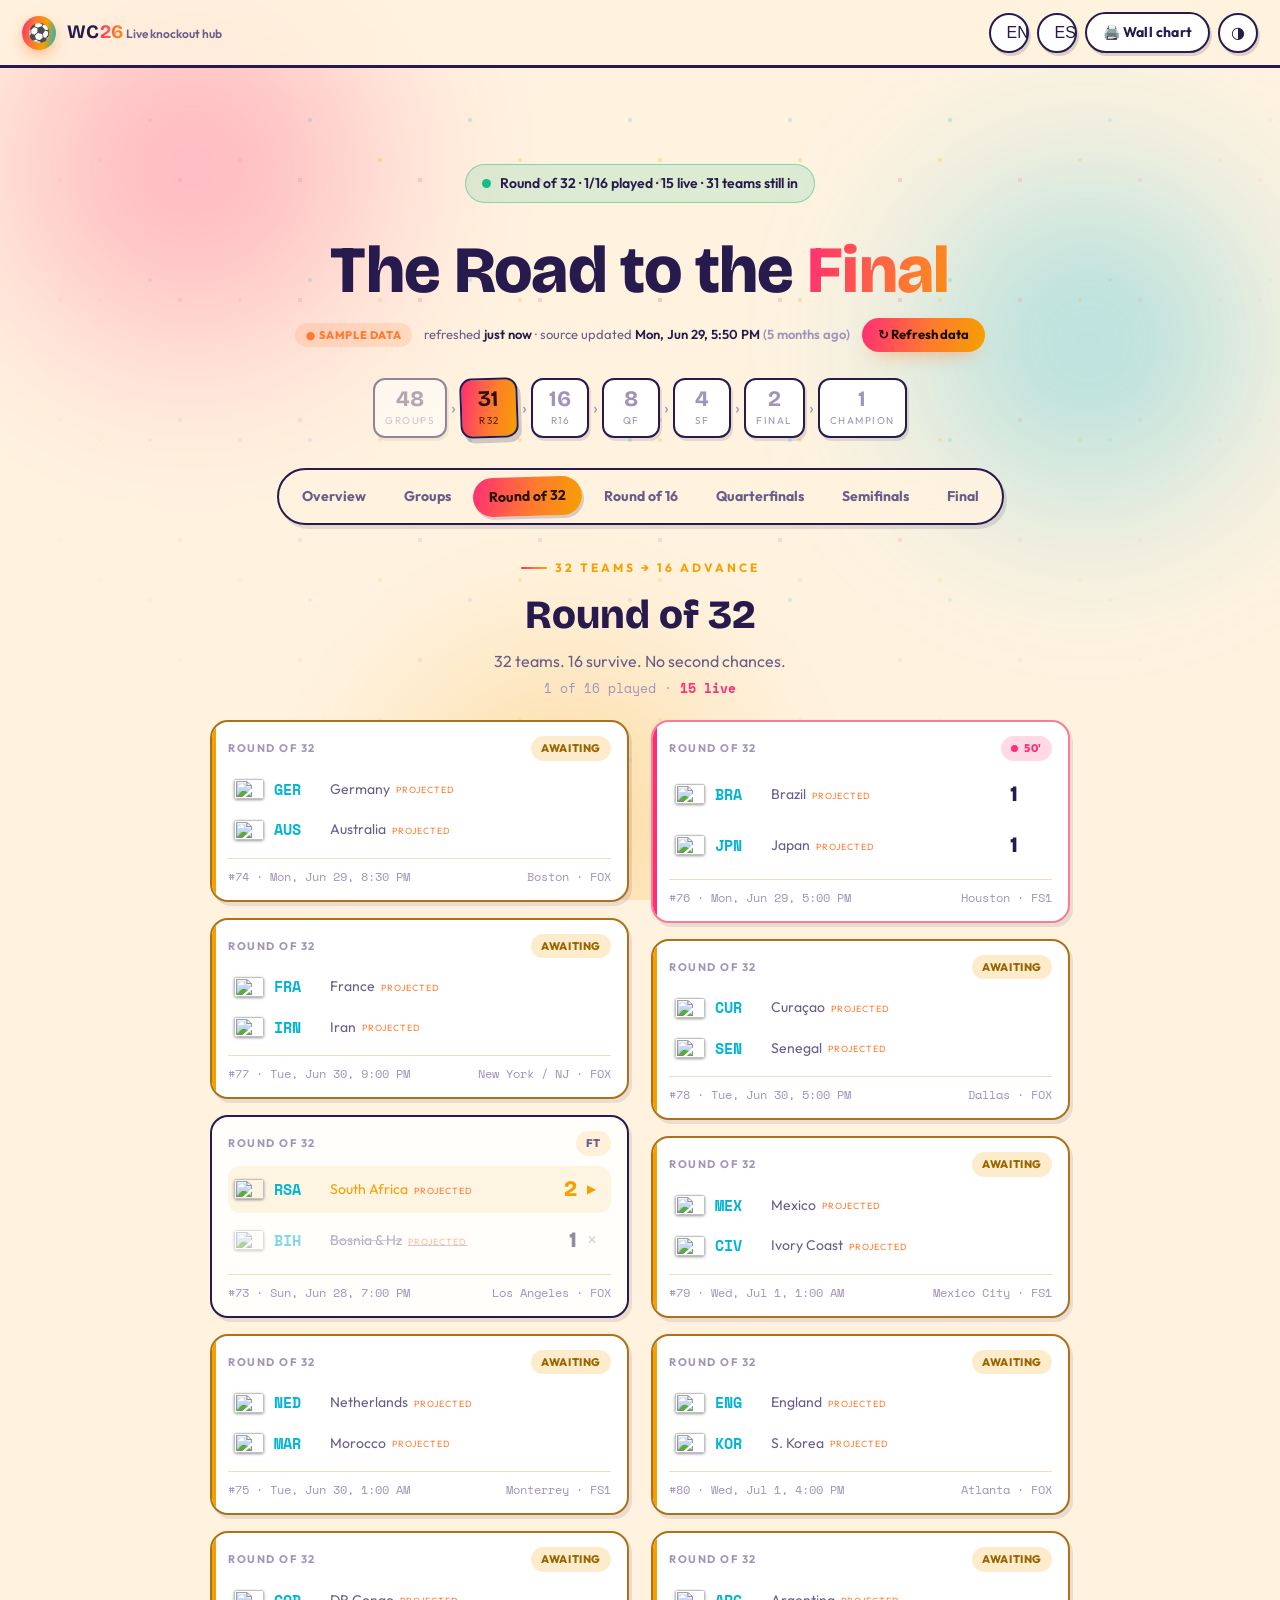
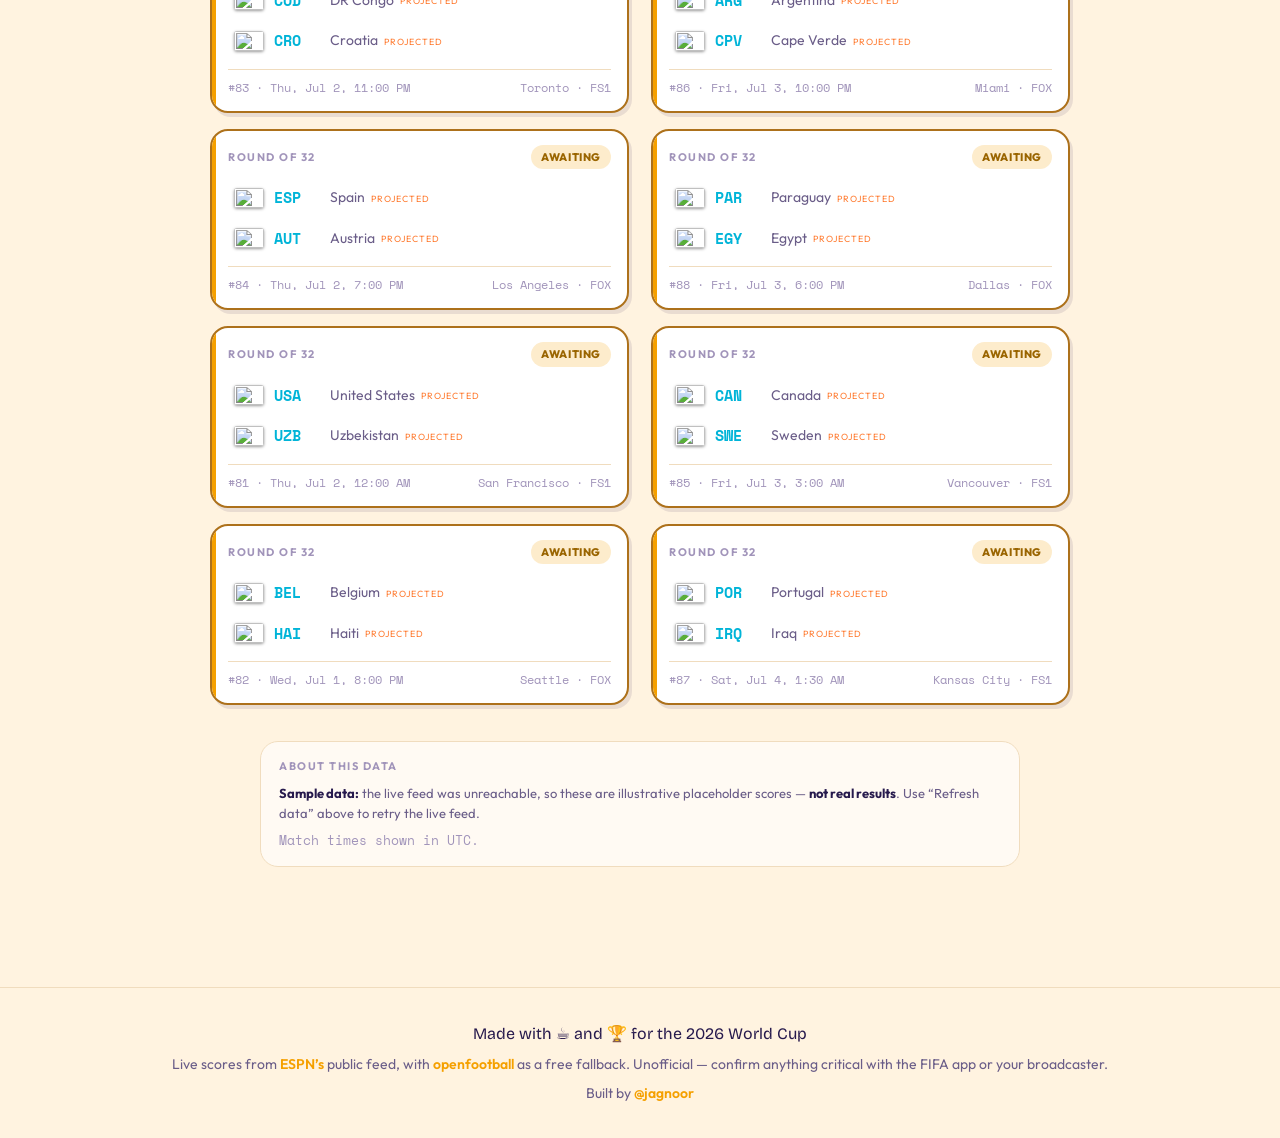
==== commit 89025cae: "Backlog changes" ====
--- a/index.html
+++ b/index.html
@@ -58,9 +58,9 @@
 <div id="kapp"><p style="padding:120px 22px;text-align:center;color:#9aa6cf">Loading the bracket…</p></div>
 
 <footer class="footer">
-  <div class="wrap">
+  <div class="wrap" id="hub-footer">
     <p class="made">Made with ☕ and 🏆 for the 2026 World Cup</p>
-    <p>Near-live results from <a href="https://github.com/openfootball/worldcup.json">openfootball</a> (community data, ~daily). Falls back to a bundled sample if offline.</p>
+    <p>Live scores from <a href="https://www.espn.com/soccer/">ESPN’s</a> public feed, with <a href="https://github.com/openfootball/worldcup.json">openfootball</a> as a free fallback. Unofficial — confirm anything critical with the FIFA app or your broadcaster.</p>
     <p style="margin-top:8px">Built by <a href="https://github.com/jagnoor">@jagnoor</a></p>
   </div>
 </footer>
@@ -84,6 +84,15 @@
         var u = new URL(location.href); u.searchParams.set('lang', b.dataset.lang); location.href = u.toString();
       });
     });
+    // brand tagline + footer in Spanish when ?lang=es
+    if (cur === 'es') {
+      var tag = document.querySelector('.brand small'); if (tag) tag.textContent = 'Cuadro eliminatorio en vivo';
+      var f = document.getElementById('hub-footer');
+      if (f) f.innerHTML =
+        '<p class="made">Hecho con ☕ y 🏆 para el Mundial 2026</p>' +
+        '<p>Marcadores en vivo del feed público de <a href="https://www.espn.com/soccer/">ESPN</a>, con <a href="https://github.com/openfootball/worldcup.json">openfootball</a> como respaldo gratuito. No oficial — confirma lo importante con la app de la FIFA o tu canal.</p>' +
+        '<p style="margin-top:8px">Creado por <a href="https://github.com/jagnoor">@jagnoor</a></p>';
+    }
   })();
 </script>
 </body>
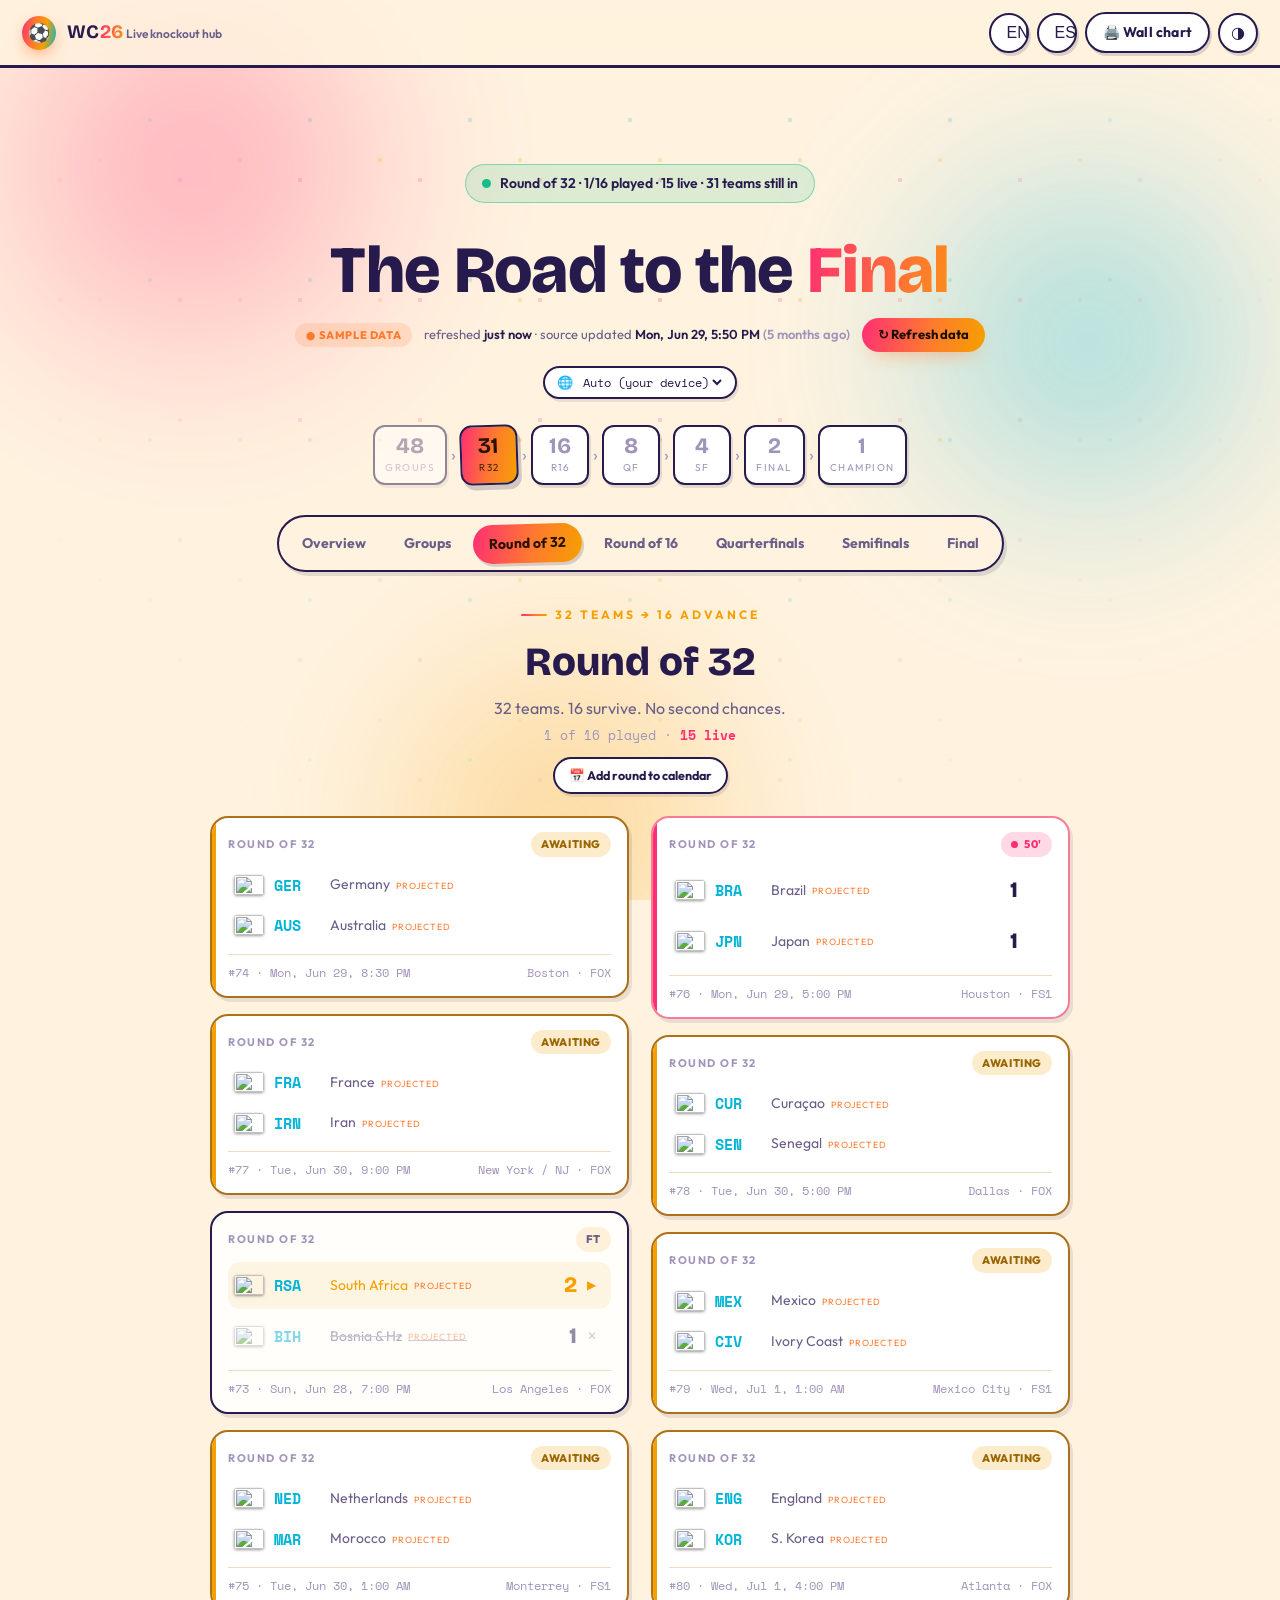
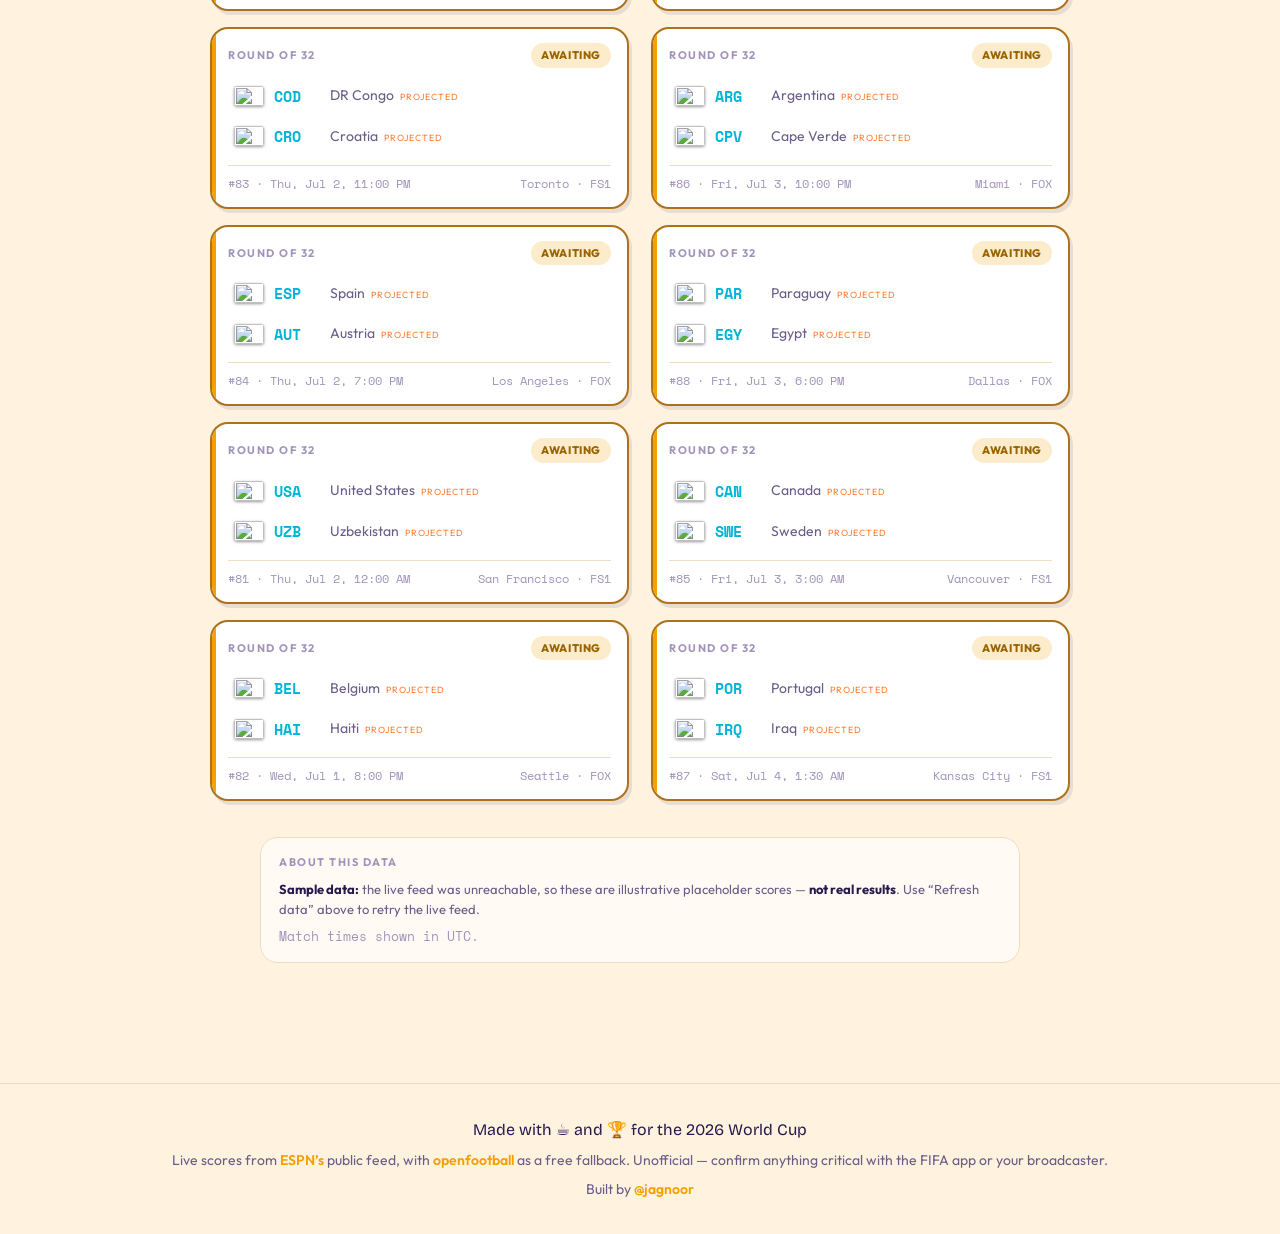
==== commit ee39ed72: "Additional changes and languages added" ====
--- a/index.html
+++ b/index.html
@@ -31,7 +31,7 @@
 <link href="https://fonts.googleapis.com/css2?family=Bricolage+Grotesque:opsz,wght@12..96,500..800&family=Outfit:wght@300;400;500;600;700;800&family=Space+Mono:wght@400;700&display=swap" rel="stylesheet">
 
 <link rel="stylesheet" href="app.css?v=4">
-<link rel="stylesheet" href="knockout.css?v=15">
+<link rel="stylesheet" href="knockout.css?v=17">
 </head>
 <body>
 
@@ -68,7 +68,7 @@
 <!-- schedule.js must load before knockout.js (provides window.WC_SCHEDULE) -->
 <script src="schedule.js?v=2"></script>
 <script src="feed.js?v=7"></script>
-<script src="knockout.js?v=18"></script>
+<script src="knockout.js?v=20"></script>
 <script>
   // simple dark/light toggle (mirrors the landing page)
   document.getElementById('theme-toggle').addEventListener('click', function () {
--- a/knockout.css
+++ b/knockout.css
@@ -381,3 +381,23 @@
 [data-theme="dark"] .ktc { box-shadow: 3px 4px 0 rgba(0,0,0,.4); }
 .ktc.hot { border-color: var(--c-gold); box-shadow: 3px 4px 0 color-mix(in srgb, var(--c-gold) 50%, transparent); }
 #kapp.tracking .ktc:not(.hot) { opacity: .5; }
+
+/* ---- timezone picker --------------------------------------------------- */
+.ktz { display: inline-flex; align-items: center; gap: 6px; margin: 12px 0 0; padding: 5px 10px 5px 12px;
+  background: var(--surface); border: 2px solid var(--ink); border-radius: var(--r-pill);
+  box-shadow: 2px 3px 0 rgba(39,26,77,.10); font-family: var(--font-mono); font-size: 12px; color: var(--ink); }
+.ktz-ic { font-size: 13px; line-height: 1; }
+.ktz select { font: inherit; color: var(--ink); background: transparent; border: 0; cursor: pointer; max-width: 60vw; }
+.ktz select:focus { outline: none; }
+.ktz select option { color: #222; }
+[data-theme="dark"] .ktz { box-shadow: 2px 3px 0 rgba(0,0,0,.4); }
+[data-theme="dark"] .ktz select option { color: #eee; background: #241a3a; }
+
+/* ---- add-to-calendar buttons ------------------------------------------- */
+.kcal-btn { display: inline-flex; align-items: center; gap: 6px; margin-top: 12px; padding: 7px 14px;
+  font: inherit; font-size: 12.5px; font-weight: 700; color: var(--ink); cursor: pointer;
+  background: var(--surface); border: 2px solid var(--ink); border-radius: var(--r-pill);
+  box-shadow: 2px 3px 0 rgba(39,26,77,.10); transition: transform .12s var(--ease), box-shadow .12s; }
+.kcal-btn:hover { transform: translateY(-2px) rotate(-1deg); box-shadow: 3px 4px 0 rgba(39,26,77,.14); }
+[data-theme="dark"] .kcal-btn { box-shadow: 2px 3px 0 rgba(0,0,0,.4); }
+.kmd-cal { margin-top: 6px; justify-self: start; }
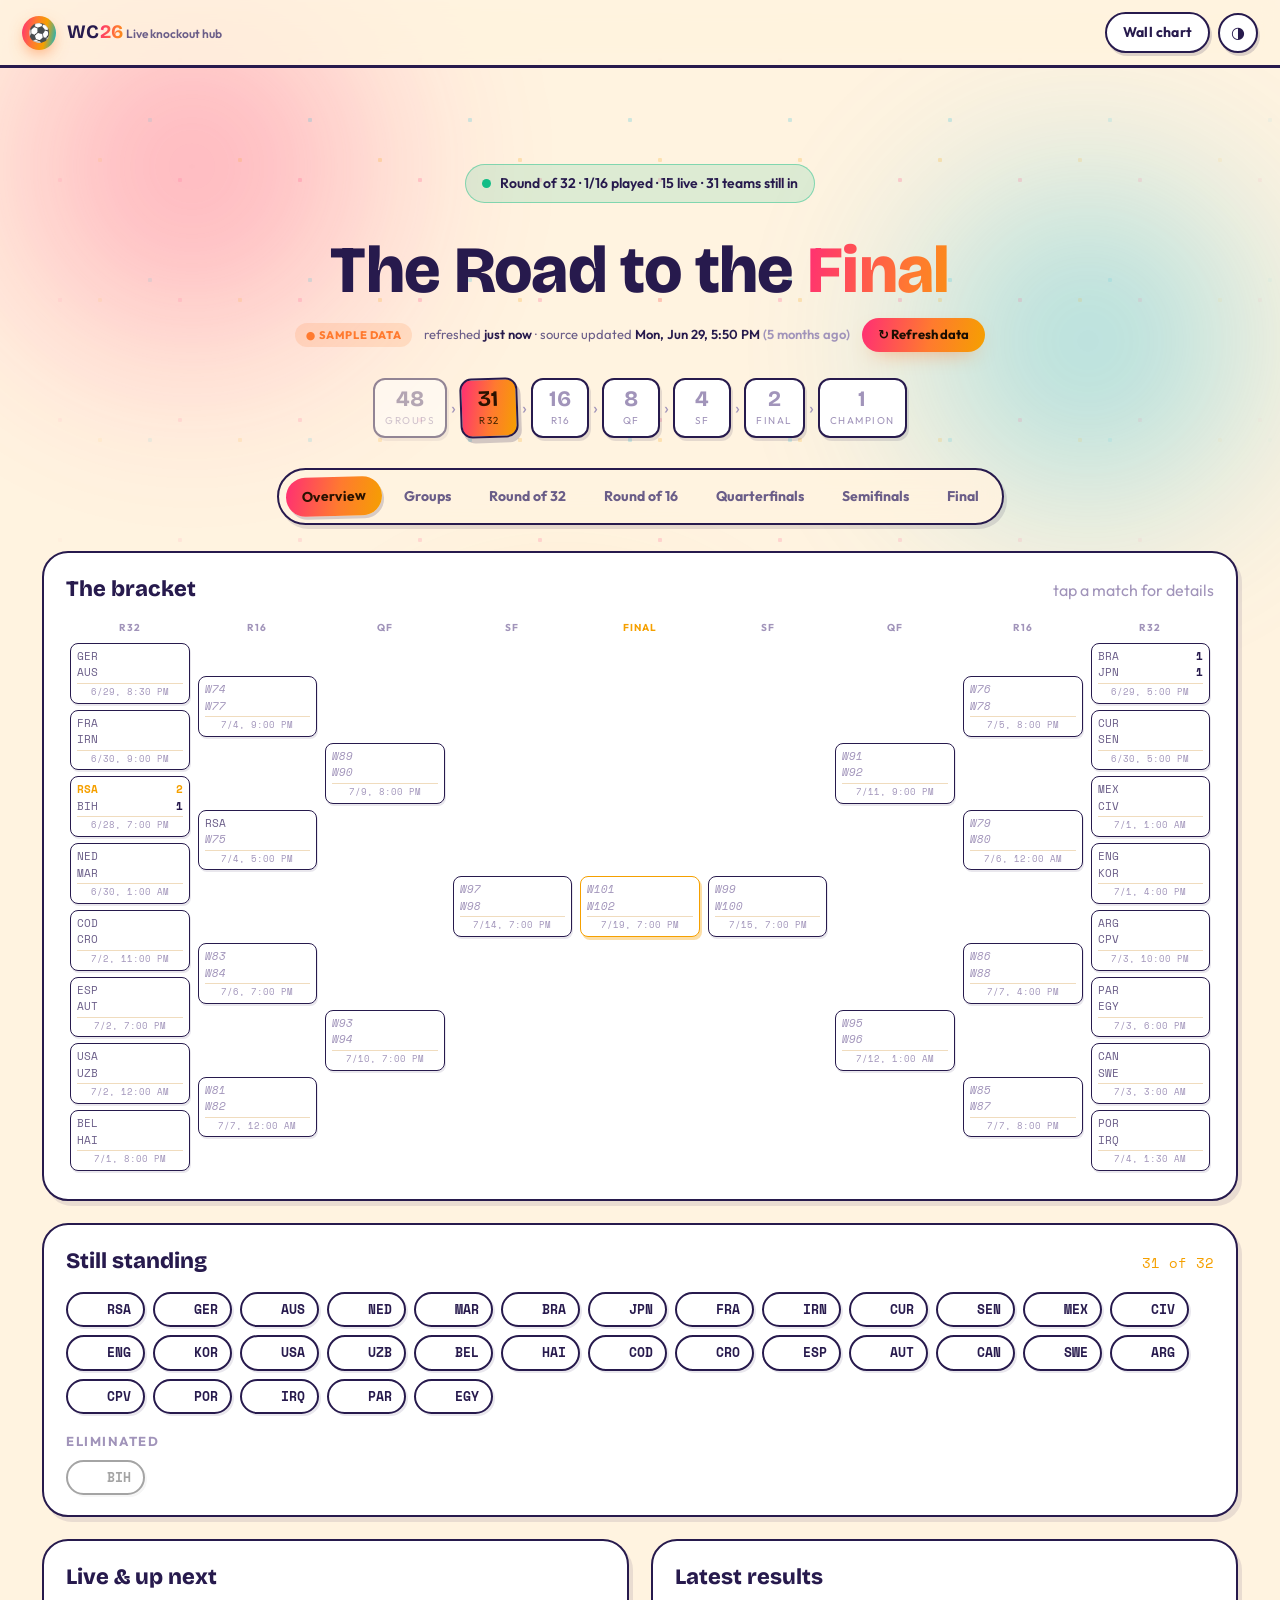
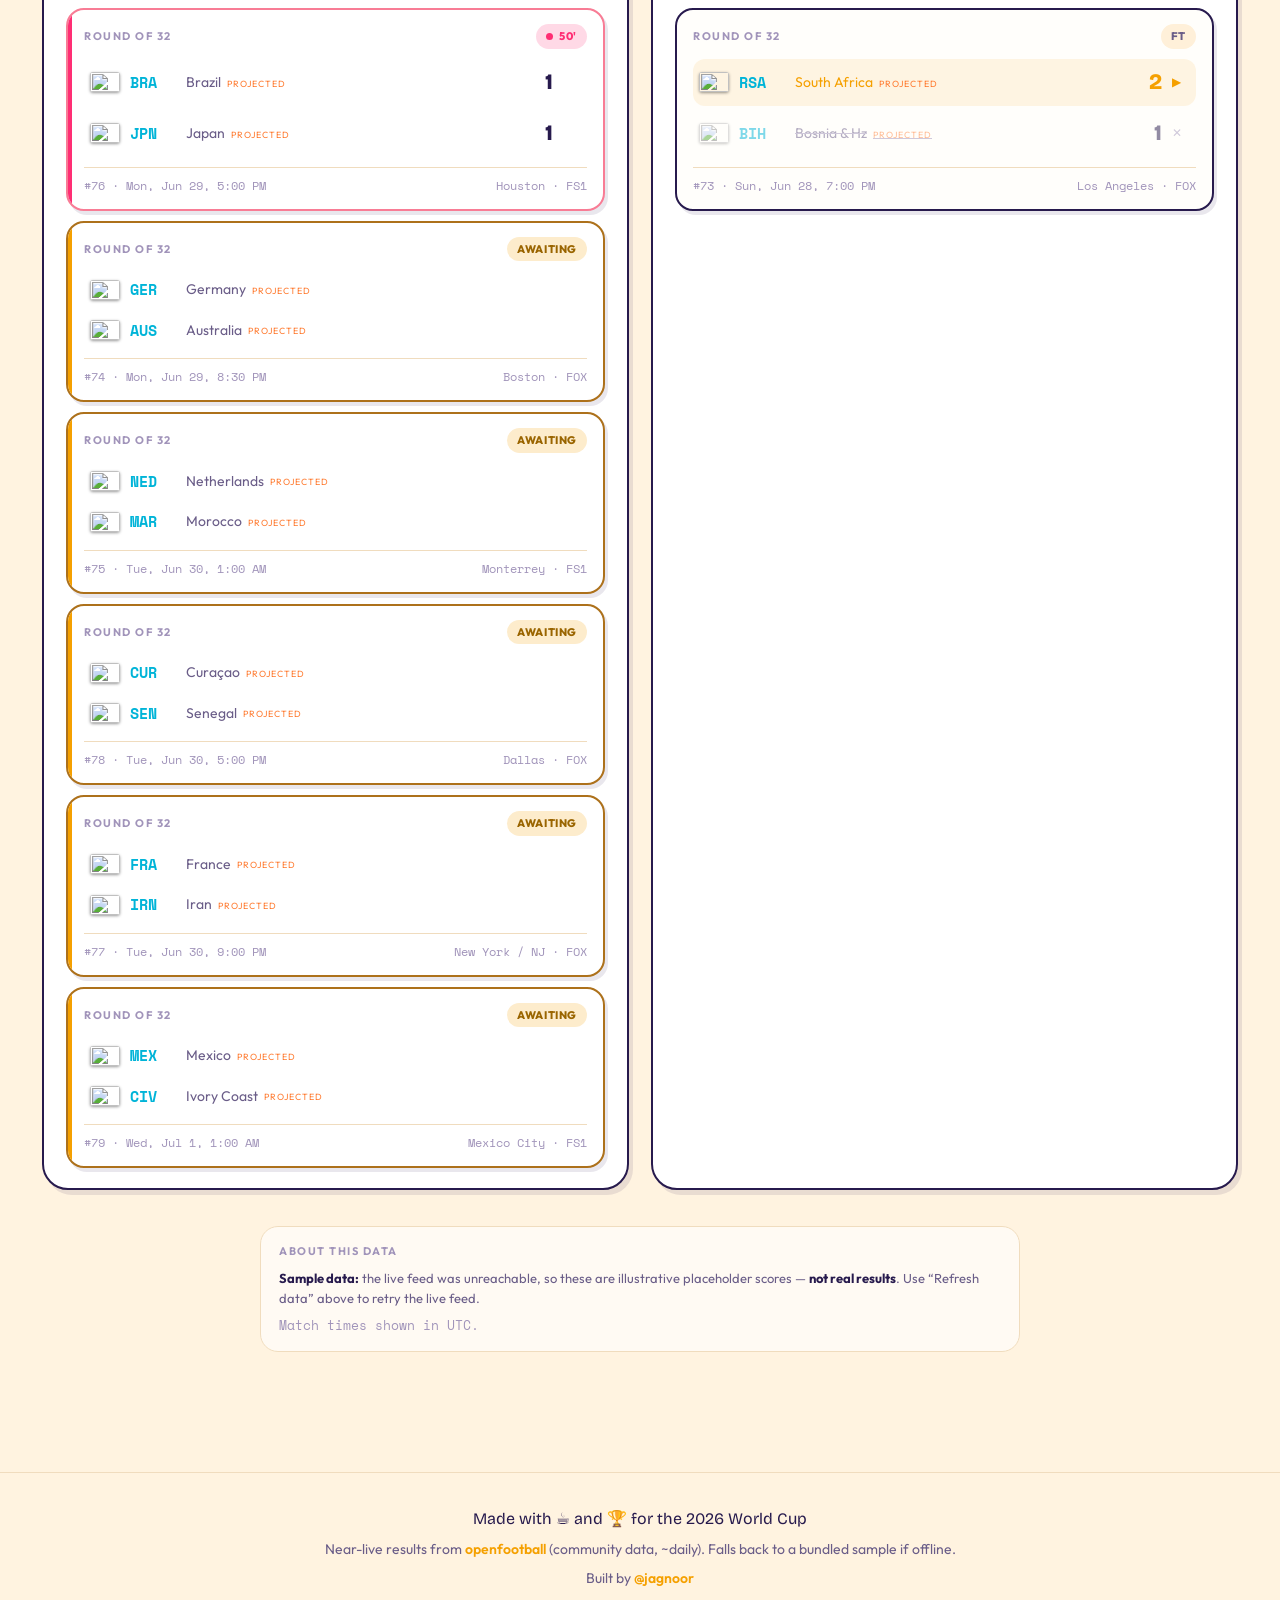
==== commit 022d47c9: "ui changes" ====
--- a/index.html
+++ b/index.html
@@ -3,25 +3,10 @@
 <head>
 <meta charset="UTF-8">
 <meta name="viewport" content="width=device-width, initial-scale=1.0">
-<title>2026 FIFA World Cup — Live Knockout Bracket & Scores</title>
-<meta name="description" content="Live 2026 FIFA World Cup knockout bracket — Round of 32, Round of 16, Quarterfinals, Semifinals and Final. Real-time scores, goal scorers and who has advanced, in your timezone. Free, no sign-up.">
+<title>Knockout Hub — 2026 FIFA World Cup live bracket</title>
+<meta name="description" content="Live 2026 FIFA World Cup knockout bracket — Round of 32, Round of 16, Quarterfinals, Semifinals and Final. See who has advanced, live scores and upcoming kickoffs in your timezone.">
 <meta name="theme-color" content="#fff3e0">
-<link rel="canonical" href="https://jagnoor.github.io/WorldCup2026Charts/">
-
-<!-- Social sharing (Open Graph + Twitter) -->
-<meta property="og:type" content="website">
-<meta property="og:title" content="2026 FIFA World Cup — Live Knockout Bracket">
-<meta property="og:description" content="Real-time scores, goal scorers and who's advancing — Round of 32 to the Final, in your timezone. Free, no sign-up.">
-<meta property="og:image" content="https://jagnoor.github.io/WorldCup2026Charts/og-image.jpg">
-<meta property="og:image:width" content="1200">
-<meta property="og:image:height" content="630">
-<meta property="og:image:alt" content="2026 World Cup live knockout bracket — Round of 32 to the Final">
-<meta property="og:url" content="https://jagnoor.github.io/WorldCup2026Charts/">
-<meta name="twitter:card" content="summary_large_image">
-<meta name="twitter:title" content="2026 FIFA World Cup — Live Knockout Bracket">
-<meta name="twitter:description" content="Real-time scores and who's advancing — Round of 32 to the Final, in your timezone.">
-<meta name="twitter:image" content="https://jagnoor.github.io/WorldCup2026Charts/og-image.jpg">
-
+<link rel="canonical" href="https://jagnoor.github.io/WorldCup2026Charts/knockout.html">
 <link rel="icon" type="image/x-icon" href="favicon.ico">
 <link rel="icon" type="image/png" sizes="32x32" href="favicon-32x32.png">
 <link rel="apple-touch-icon" sizes="180x180" href="apple-touch-icon.png">
@@ -31,7 +16,7 @@
 <link href="https://fonts.googleapis.com/css2?family=Bricolage+Grotesque:opsz,wght@12..96,500..800&family=Outfit:wght@300;400;500;600;700;800&family=Space+Mono:wght@400;700&display=swap" rel="stylesheet">
 
 <link rel="stylesheet" href="app.css?v=4">
-<link rel="stylesheet" href="knockout.css?v=17">
+<link rel="stylesheet" href="knockout.css?v=14">
 </head>
 <body>
 
@@ -42,14 +27,12 @@
 
 <!-- top nav -->
 <nav class="nav">
-  <a class="brand" href="./" aria-label="World Cup 2026 — home">
+  <a class="brand" href="index.html" aria-label="World Cup 2026 — home">
     <span class="ball" aria-hidden="true">⚽</span>
     <span><b>WC<span class="grad-text">26</span></b> <small>Live knockout hub</small></span>
   </a>
   <div class="nav-tools">
-    <button class="iconbtn btn-sm" data-lang="en" title="English" aria-label="English">EN</button>
-    <button class="iconbtn btn-sm" data-lang="es" title="Español" aria-label="Español">ES</button>
-    <a class="btn btn-ghost btn-sm" href="chart.html">🖨️ Wall chart</a>
+    <a class="btn btn-ghost btn-sm" href="index.html">Wall chart</a>
     <button class="iconbtn" id="theme-toggle" title="Toggle light / dark" aria-label="Toggle theme">◑</button>
   </div>
 </nav>
@@ -58,9 +41,9 @@
 <div id="kapp"><p style="padding:120px 22px;text-align:center;color:#9aa6cf">Loading the bracket…</p></div>
 
 <footer class="footer">
-  <div class="wrap" id="hub-footer">
+  <div class="wrap">
     <p class="made">Made with ☕ and 🏆 for the 2026 World Cup</p>
-    <p>Live scores from <a href="https://www.espn.com/soccer/">ESPN’s</a> public feed, with <a href="https://github.com/openfootball/worldcup.json">openfootball</a> as a free fallback. Unofficial — confirm anything critical with the FIFA app or your broadcaster.</p>
+    <p>Near-live results from <a href="https://github.com/openfootball/worldcup.json">openfootball</a> (community data, ~daily). Falls back to a bundled sample if offline.</p>
     <p style="margin-top:8px">Built by <a href="https://github.com/jagnoor">@jagnoor</a></p>
   </div>
 </footer>
@@ -68,32 +51,13 @@
 <!-- schedule.js must load before knockout.js (provides window.WC_SCHEDULE) -->
 <script src="schedule.js?v=2"></script>
 <script src="feed.js?v=7"></script>
-<script src="knockout.js?v=20"></script>
+<script src="knockout.js?v=17"></script>
 <script>
   // simple dark/light toggle (mirrors the landing page)
   document.getElementById('theme-toggle').addEventListener('click', function () {
     var h = document.documentElement;
     h.setAttribute('data-theme', h.getAttribute('data-theme') === 'dark' ? 'light' : 'dark');
   });
-  // language switch — set ?lang= while preserving the active-tab #hash
-  (function () {
-    var cur = new URLSearchParams(location.search).get('lang') === 'es' ? 'es' : 'en';
-    document.querySelectorAll('[data-lang]').forEach(function (b) {
-      if (b.dataset.lang === cur) b.classList.add('on');
-      b.addEventListener('click', function () {
-        var u = new URL(location.href); u.searchParams.set('lang', b.dataset.lang); location.href = u.toString();
-      });
-    });
-    // brand tagline + footer in Spanish when ?lang=es
-    if (cur === 'es') {
-      var tag = document.querySelector('.brand small'); if (tag) tag.textContent = 'Cuadro eliminatorio en vivo';
-      var f = document.getElementById('hub-footer');
-      if (f) f.innerHTML =
-        '<p class="made">Hecho con ☕ y 🏆 para el Mundial 2026</p>' +
-        '<p>Marcadores en vivo del feed público de <a href="https://www.espn.com/soccer/">ESPN</a>, con <a href="https://github.com/openfootball/worldcup.json">openfootball</a> como respaldo gratuito. No oficial — confirma lo importante con la app de la FIFA o tu canal.</p>' +
-        '<p style="margin-top:8px">Creado por <a href="https://github.com/jagnoor">@jagnoor</a></p>';
-    }
-  })();
 </script>
 </body>
 </html>
--- a/knockout.css
+++ b/knockout.css
@@ -356,48 +356,3 @@
 
 /* reuse app.css pulse keyframe name if present; define fallback */
 @keyframes pulse { 0% { box-shadow: 0 0 0 0 currentColor; } 70% { box-shadow: 0 0 0 7px transparent; } 100% { box-shadow: 0 0 0 0 transparent; } }
-
-/* ---- "Today" strip ----------------------------------------------------- */
-.ktoday { margin: 18px 0 2px; }
-.ktoday-h { display: flex; align-items: baseline; justify-content: space-between; gap: 10px; margin: 0 2px 8px; flex-wrap: wrap; }
-.ktoday-lbl { font-family: var(--font-display); font-weight: 800; font-size: 15px; color: var(--ink); }
-.ktoday-meta { font-size: 12px; color: var(--faint); font-family: var(--font-mono); }
-.ktoday-meta .lv { color: var(--c-pink); font-weight: 700; }
-.ktoday-row { display: flex; gap: 10px; overflow-x: auto; padding: 4px 2px 12px; scroll-snap-type: x proximity; scrollbar-width: thin; }
-.ktc { scroll-snap-align: start; flex: 0 0 auto; display: flex; flex-direction: column; gap: 7px; min-width: 172px;
-  background: var(--surface); border: 2px solid var(--ink); border-radius: var(--r-md); padding: 9px 12px;
-  box-shadow: 3px 4px 0 rgba(39,26,77,.10); cursor: pointer; font: inherit; color: inherit; text-align: left;
-  transition: transform .12s var(--ease), box-shadow .12s; }
-.ktc:hover { transform: translateY(-2px) rotate(-.6deg); box-shadow: 4px 6px 0 rgba(39,26,77,.14); }
-.ktc-when { font-family: var(--font-mono); font-size: 11px; font-weight: 700; color: var(--faint); }
-.ktc-mid { display: grid; grid-template-columns: 1fr auto 1fr; align-items: center; gap: 8px; }
-.ktc-team { display: inline-flex; align-items: center; gap: 5px; min-width: 0; font-weight: 700; color: var(--ink); }
-.ktc-team:last-child { justify-content: flex-end; }
-.ktc-team.tbd { color: var(--muted); font-weight: 600; font-size: 12px; font-family: var(--font-mono); }
-.ktc-flag { width: 21px; height: 14px; object-fit: cover; border-radius: 2px; box-shadow: 0 0 0 1px rgba(39,26,77,.15); }
-.ktc-score { font-family: var(--font-display); font-weight: 800; font-size: 16px; color: var(--ink); white-space: nowrap; }
-.ktc-v { font-size: 11px; color: var(--muted); }
-.ktc .kpill { align-self: flex-start; }
-[data-theme="dark"] .ktc { box-shadow: 3px 4px 0 rgba(0,0,0,.4); }
-.ktc.hot { border-color: var(--c-gold); box-shadow: 3px 4px 0 color-mix(in srgb, var(--c-gold) 50%, transparent); }
-#kapp.tracking .ktc:not(.hot) { opacity: .5; }
-
-/* ---- timezone picker --------------------------------------------------- */
-.ktz { display: inline-flex; align-items: center; gap: 6px; margin: 12px 0 0; padding: 5px 10px 5px 12px;
-  background: var(--surface); border: 2px solid var(--ink); border-radius: var(--r-pill);
-  box-shadow: 2px 3px 0 rgba(39,26,77,.10); font-family: var(--font-mono); font-size: 12px; color: var(--ink); }
-.ktz-ic { font-size: 13px; line-height: 1; }
-.ktz select { font: inherit; color: var(--ink); background: transparent; border: 0; cursor: pointer; max-width: 60vw; }
-.ktz select:focus { outline: none; }
-.ktz select option { color: #222; }
-[data-theme="dark"] .ktz { box-shadow: 2px 3px 0 rgba(0,0,0,.4); }
-[data-theme="dark"] .ktz select option { color: #eee; background: #241a3a; }
-
-/* ---- add-to-calendar buttons ------------------------------------------- */
-.kcal-btn { display: inline-flex; align-items: center; gap: 6px; margin-top: 12px; padding: 7px 14px;
-  font: inherit; font-size: 12.5px; font-weight: 700; color: var(--ink); cursor: pointer;
-  background: var(--surface); border: 2px solid var(--ink); border-radius: var(--r-pill);
-  box-shadow: 2px 3px 0 rgba(39,26,77,.10); transition: transform .12s var(--ease), box-shadow .12s; }
-.kcal-btn:hover { transform: translateY(-2px) rotate(-1deg); box-shadow: 3px 4px 0 rgba(39,26,77,.14); }
-[data-theme="dark"] .kcal-btn { box-shadow: 2px 3px 0 rgba(0,0,0,.4); }
-.kmd-cal { margin-top: 6px; justify-self: start; }
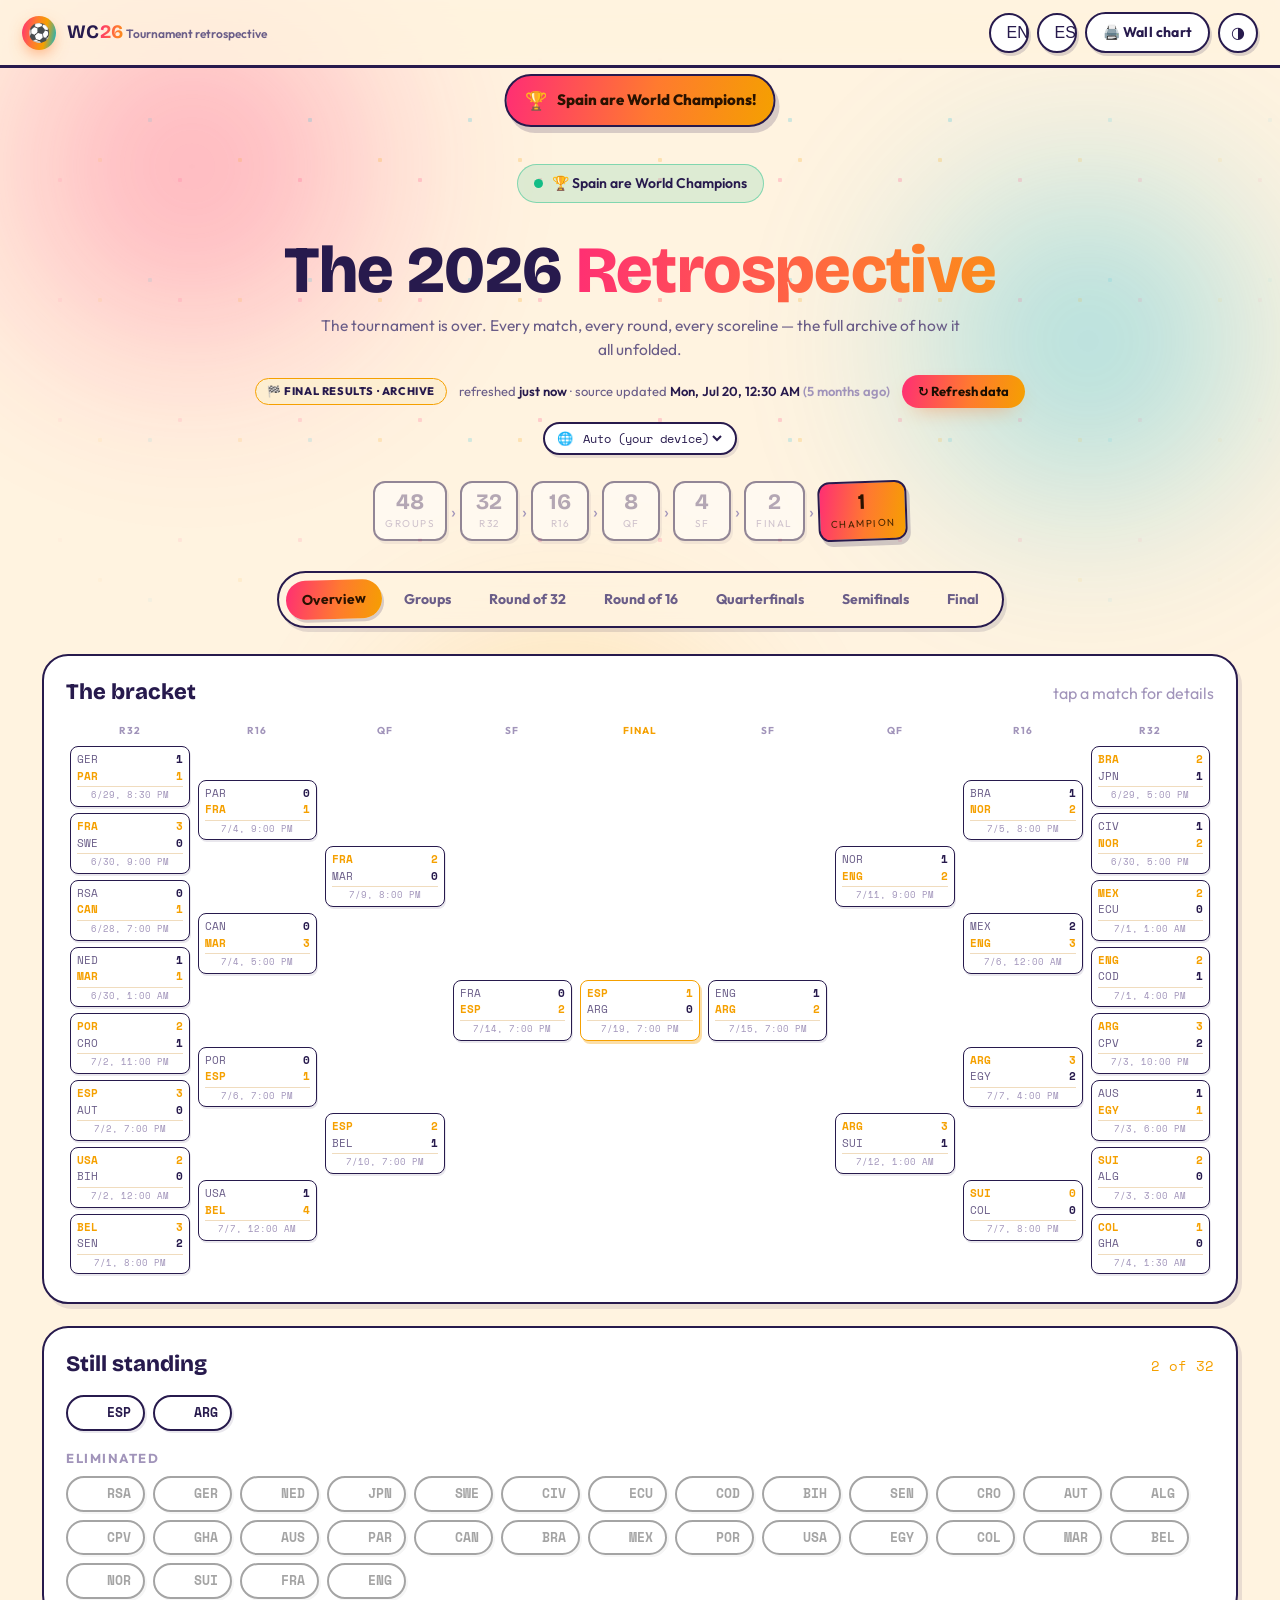
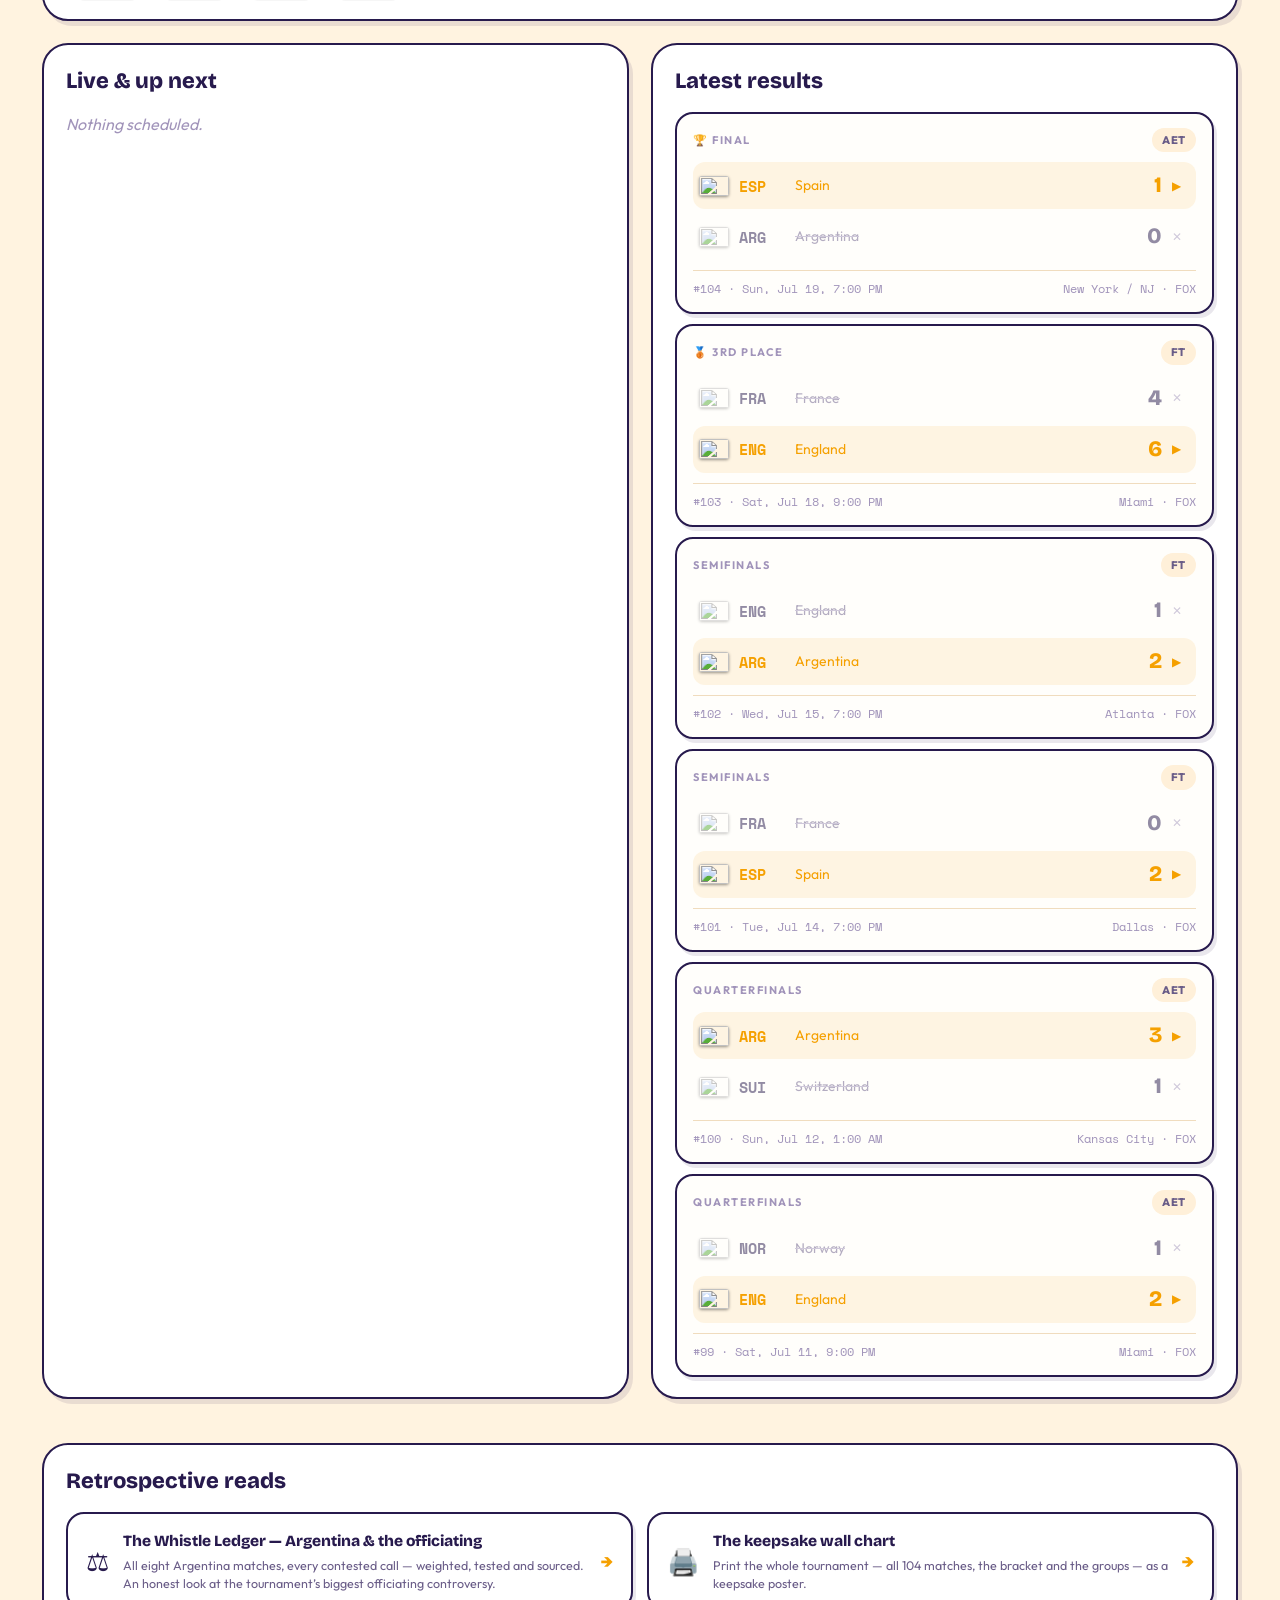
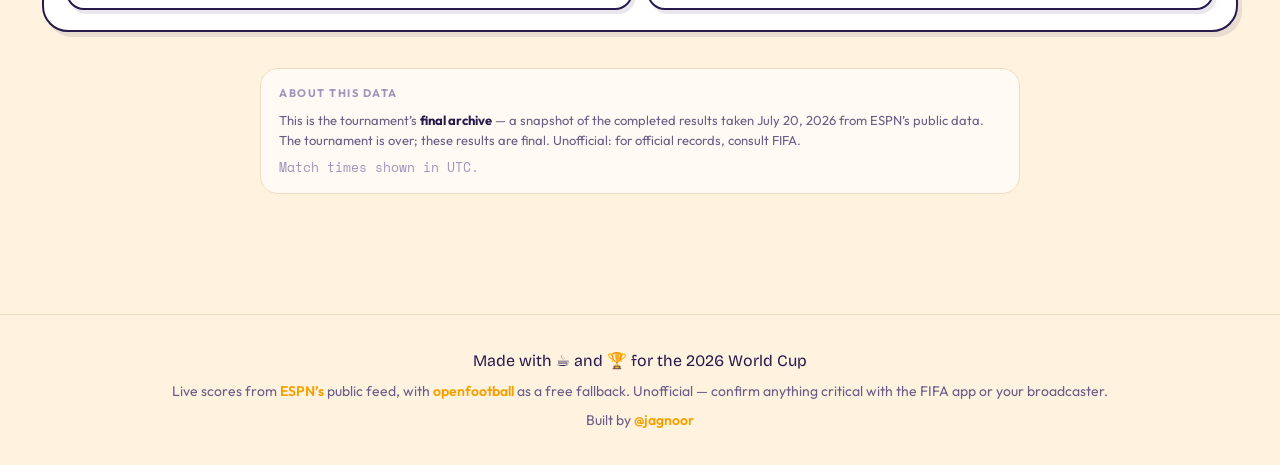
==== commit b421dd69: "commit Arg data" ====
--- a/index.html
+++ b/index.html
@@ -3,10 +3,25 @@
 <head>
 <meta charset="UTF-8">
 <meta name="viewport" content="width=device-width, initial-scale=1.0">
-<title>Knockout Hub — 2026 FIFA World Cup live bracket</title>
-<meta name="description" content="Live 2026 FIFA World Cup knockout bracket — Round of 32, Round of 16, Quarterfinals, Semifinals and Final. See who has advanced, live scores and upcoming kickoffs in your timezone.">
+<title>2026 FIFA World Cup — Retrospective: Results Archive & Bracket</title>
+<meta name="description" content="The 2026 FIFA World Cup retrospective — the complete results archive. Every match, every round, the full bracket, group tables and goal scorers, from the opener to the Final. Free, no sign-up.">
 <meta name="theme-color" content="#fff3e0">
-<link rel="canonical" href="https://jagnoor.github.io/WorldCup2026Charts/knockout.html">
+<link rel="canonical" href="https://jagnoor.github.io/WorldCup2026Charts/">
+
+<!-- Social sharing (Open Graph + Twitter) -->
+<meta property="og:type" content="website">
+<meta property="og:title" content="2026 FIFA World Cup — The Retrospective">
+<meta property="og:description" content="The complete results archive — every match, every round, the full bracket, from the opener to the Final. Free, no sign-up.">
+<meta property="og:image" content="https://jagnoor.github.io/WorldCup2026Charts/og-image.jpg">
+<meta property="og:image:width" content="1200">
+<meta property="og:image:height" content="630">
+<meta property="og:image:alt" content="2026 World Cup live knockout bracket — Round of 32 to the Final">
+<meta property="og:url" content="https://jagnoor.github.io/WorldCup2026Charts/">
+<meta name="twitter:card" content="summary_large_image">
+<meta name="twitter:title" content="2026 FIFA World Cup — The Retrospective">
+<meta name="twitter:description" content="The complete results archive — every match, every round, the full bracket, opener to Final.">
+<meta name="twitter:image" content="https://jagnoor.github.io/WorldCup2026Charts/og-image.jpg">
+
 <link rel="icon" type="image/x-icon" href="favicon.ico">
 <link rel="icon" type="image/png" sizes="32x32" href="favicon-32x32.png">
 <link rel="apple-touch-icon" sizes="180x180" href="apple-touch-icon.png">
@@ -16,7 +31,7 @@
 <link href="https://fonts.googleapis.com/css2?family=Bricolage+Grotesque:opsz,wght@12..96,500..800&family=Outfit:wght@300;400;500;600;700;800&family=Space+Mono:wght@400;700&display=swap" rel="stylesheet">
 
 <link rel="stylesheet" href="app.css?v=4">
-<link rel="stylesheet" href="knockout.css?v=14">
+<link rel="stylesheet" href="knockout.css?v=18">
 </head>
 <body>
 
@@ -27,12 +42,14 @@
 
 <!-- top nav -->
 <nav class="nav">
-  <a class="brand" href="index.html" aria-label="World Cup 2026 — home">
+  <a class="brand" href="./" aria-label="World Cup 2026 — home">
     <span class="ball" aria-hidden="true">⚽</span>
-    <span><b>WC<span class="grad-text">26</span></b> <small>Live knockout hub</small></span>
+    <span><b>WC<span class="grad-text">26</span></b> <small>Tournament retrospective</small></span>
   </a>
   <div class="nav-tools">
-    <a class="btn btn-ghost btn-sm" href="index.html">Wall chart</a>
+    <button class="iconbtn btn-sm" data-lang="en" title="English" aria-label="English">EN</button>
+    <button class="iconbtn btn-sm" data-lang="es" title="Español" aria-label="Español">ES</button>
+    <a class="btn btn-ghost btn-sm" href="chart.html">🖨️ Wall chart</a>
     <button class="iconbtn" id="theme-toggle" title="Toggle light / dark" aria-label="Toggle theme">◑</button>
   </div>
 </nav>
@@ -41,9 +58,9 @@
 <div id="kapp"><p style="padding:120px 22px;text-align:center;color:#9aa6cf">Loading the bracket…</p></div>
 
 <footer class="footer">
-  <div class="wrap">
+  <div class="wrap" id="hub-footer">
     <p class="made">Made with ☕ and 🏆 for the 2026 World Cup</p>
-    <p>Near-live results from <a href="https://github.com/openfootball/worldcup.json">openfootball</a> (community data, ~daily). Falls back to a bundled sample if offline.</p>
+    <p>Live scores from <a href="https://www.espn.com/soccer/">ESPN’s</a> public feed, with <a href="https://github.com/openfootball/worldcup.json">openfootball</a> as a free fallback. Unofficial — confirm anything critical with the FIFA app or your broadcaster.</p>
     <p style="margin-top:8px">Built by <a href="https://github.com/jagnoor">@jagnoor</a></p>
   </div>
 </footer>
@@ -51,13 +68,32 @@
 <!-- schedule.js must load before knockout.js (provides window.WC_SCHEDULE) -->
 <script src="schedule.js?v=2"></script>
 <script src="feed.js?v=7"></script>
-<script src="knockout.js?v=17"></script>
+<script src="knockout.js?v=21"></script>
 <script>
   // simple dark/light toggle (mirrors the landing page)
   document.getElementById('theme-toggle').addEventListener('click', function () {
     var h = document.documentElement;
     h.setAttribute('data-theme', h.getAttribute('data-theme') === 'dark' ? 'light' : 'dark');
   });
+  // language switch — set ?lang= while preserving the active-tab #hash
+  (function () {
+    var cur = new URLSearchParams(location.search).get('lang') === 'es' ? 'es' : 'en';
+    document.querySelectorAll('[data-lang]').forEach(function (b) {
+      if (b.dataset.lang === cur) b.classList.add('on');
+      b.addEventListener('click', function () {
+        var u = new URL(location.href); u.searchParams.set('lang', b.dataset.lang); location.href = u.toString();
+      });
+    });
+    // brand tagline + footer in Spanish when ?lang=es
+    if (cur === 'es') {
+      var tag = document.querySelector('.brand small'); if (tag) tag.textContent = 'Retrospectiva del torneo';
+      var f = document.getElementById('hub-footer');
+      if (f) f.innerHTML =
+        '<p class="made">Hecho con ☕ y 🏆 para el Mundial 2026</p>' +
+        '<p>Marcadores en vivo del feed público de <a href="https://www.espn.com/soccer/">ESPN</a>, con <a href="https://github.com/openfootball/worldcup.json">openfootball</a> como respaldo gratuito. No oficial — confirma lo importante con la app de la FIFA o tu canal.</p>' +
+        '<p style="margin-top:8px">Creado por <a href="https://github.com/jagnoor">@jagnoor</a></p>';
+    }
+  })();
 </script>
 </body>
 </html>
--- a/knockout.css
+++ b/knockout.css
@@ -356,3 +356,65 @@
 
 /* reuse app.css pulse keyframe name if present; define fallback */
 @keyframes pulse { 0% { box-shadow: 0 0 0 0 currentColor; } 70% { box-shadow: 0 0 0 7px transparent; } 100% { box-shadow: 0 0 0 0 transparent; } }
+
+/* ---- "Today" strip ----------------------------------------------------- */
+.ktoday { margin: 18px 0 2px; }
+.ktoday-h { display: flex; align-items: baseline; justify-content: space-between; gap: 10px; margin: 0 2px 8px; flex-wrap: wrap; }
+.ktoday-lbl { font-family: var(--font-display); font-weight: 800; font-size: 15px; color: var(--ink); }
+.ktoday-meta { font-size: 12px; color: var(--faint); font-family: var(--font-mono); }
+.ktoday-meta .lv { color: var(--c-pink); font-weight: 700; }
+.ktoday-row { display: flex; gap: 10px; overflow-x: auto; padding: 4px 2px 12px; scroll-snap-type: x proximity; scrollbar-width: thin; }
+.ktc { scroll-snap-align: start; flex: 0 0 auto; display: flex; flex-direction: column; gap: 7px; min-width: 172px;
+  background: var(--surface); border: 2px solid var(--ink); border-radius: var(--r-md); padding: 9px 12px;
+  box-shadow: 3px 4px 0 rgba(39,26,77,.10); cursor: pointer; font: inherit; color: inherit; text-align: left;
+  transition: transform .12s var(--ease), box-shadow .12s; }
+.ktc:hover { transform: translateY(-2px) rotate(-.6deg); box-shadow: 4px 6px 0 rgba(39,26,77,.14); }
+.ktc-when { font-family: var(--font-mono); font-size: 11px; font-weight: 700; color: var(--faint); }
+.ktc-mid { display: grid; grid-template-columns: 1fr auto 1fr; align-items: center; gap: 8px; }
+.ktc-team { display: inline-flex; align-items: center; gap: 5px; min-width: 0; font-weight: 700; color: var(--ink); }
+.ktc-team:last-child { justify-content: flex-end; }
+.ktc-team.tbd { color: var(--muted); font-weight: 600; font-size: 12px; font-family: var(--font-mono); }
+.ktc-flag { width: 21px; height: 14px; object-fit: cover; border-radius: 2px; box-shadow: 0 0 0 1px rgba(39,26,77,.15); }
+.ktc-score { font-family: var(--font-display); font-weight: 800; font-size: 16px; color: var(--ink); white-space: nowrap; }
+.ktc-v { font-size: 11px; color: var(--muted); }
+.ktc .kpill { align-self: flex-start; }
+[data-theme="dark"] .ktc { box-shadow: 3px 4px 0 rgba(0,0,0,.4); }
+.ktc.hot { border-color: var(--c-gold); box-shadow: 3px 4px 0 color-mix(in srgb, var(--c-gold) 50%, transparent); }
+#kapp.tracking .ktc:not(.hot) { opacity: .5; }
+
+/* ---- timezone picker --------------------------------------------------- */
+.ktz { display: inline-flex; align-items: center; gap: 6px; margin: 12px 0 0; padding: 5px 10px 5px 12px;
+  background: var(--surface); border: 2px solid var(--ink); border-radius: var(--r-pill);
+  box-shadow: 2px 3px 0 rgba(39,26,77,.10); font-family: var(--font-mono); font-size: 12px; color: var(--ink); }
+.ktz-ic { font-size: 13px; line-height: 1; }
+.ktz select { font: inherit; color: var(--ink); background: transparent; border: 0; cursor: pointer; max-width: 60vw; }
+.ktz select:focus { outline: none; }
+.ktz select option { color: #222; }
+[data-theme="dark"] .ktz { box-shadow: 2px 3px 0 rgba(0,0,0,.4); }
+[data-theme="dark"] .ktz select option { color: #eee; background: #241a3a; }
+
+/* ---- retrospective mode ------------------------------------------------- */
+.kretro-sub { max-width: 640px; margin: 10px auto 0; color: var(--muted); font-size: 15.5px; line-height: 1.5; }
+.kbadge.archive { background: color-mix(in srgb, var(--c-gold) 18%, var(--surface)); color: var(--ink);
+  border: 1.5px solid var(--c-gold); font-weight: 800; }
+.kreads { margin-top: 22px; }
+.kreads-grid { display: grid; grid-template-columns: repeat(auto-fit, minmax(280px, 1fr)); gap: 14px; }
+.kread-card { display: flex; align-items: center; gap: 14px; padding: 16px 18px; text-decoration: none; color: var(--ink);
+  background: var(--surface); border: 2px solid var(--ink); border-radius: var(--r-md);
+  box-shadow: 3px 4px 0 rgba(39,26,77,.10); transition: transform .12s var(--ease), box-shadow .12s; }
+.kread-card:hover { transform: translateY(-3px) rotate(-.6deg); box-shadow: 5px 7px 0 rgba(39,26,77,.14); }
+.kread-ic { font-size: 26px; flex: 0 0 auto; }
+.kread-body { display: flex; flex-direction: column; gap: 3px; min-width: 0; }
+.kread-body b { font-family: var(--font-display); font-weight: 800; font-size: 15.5px; }
+.kread-body span { font-size: 12.5px; color: var(--muted); line-height: 1.45; }
+.kread-go { margin-left: auto; font-weight: 800; font-size: 18px; color: var(--c-gold); flex: 0 0 auto; }
+[data-theme="dark"] .kread-card { box-shadow: 3px 4px 0 rgba(0,0,0,.4); }
+
+/* ---- add-to-calendar buttons ------------------------------------------- */
+.kcal-btn { display: inline-flex; align-items: center; gap: 6px; margin-top: 12px; padding: 7px 14px;
+  font: inherit; font-size: 12.5px; font-weight: 700; color: var(--ink); cursor: pointer;
+  background: var(--surface); border: 2px solid var(--ink); border-radius: var(--r-pill);
+  box-shadow: 2px 3px 0 rgba(39,26,77,.10); transition: transform .12s var(--ease), box-shadow .12s; }
+.kcal-btn:hover { transform: translateY(-2px) rotate(-1deg); box-shadow: 3px 4px 0 rgba(39,26,77,.14); }
+[data-theme="dark"] .kcal-btn { box-shadow: 2px 3px 0 rgba(0,0,0,.4); }
+.kmd-cal { margin-top: 6px; justify-self: start; }
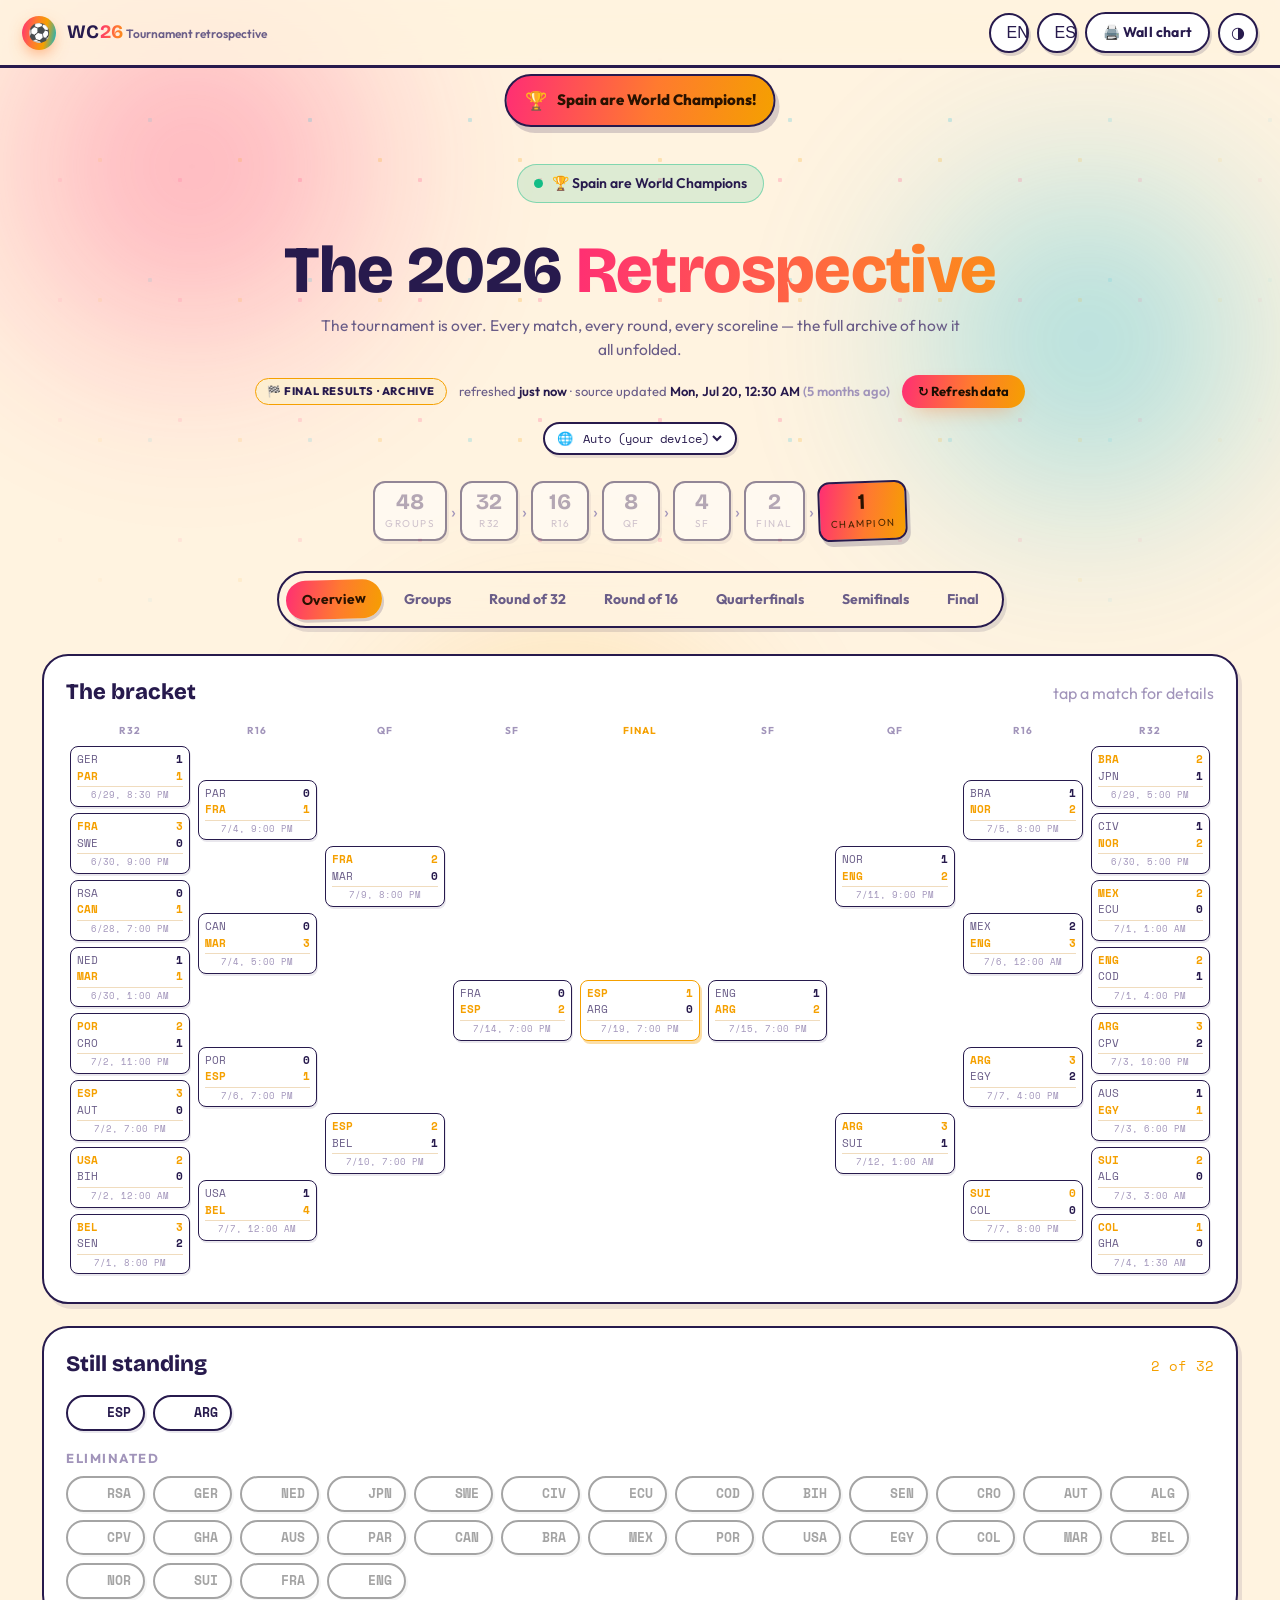
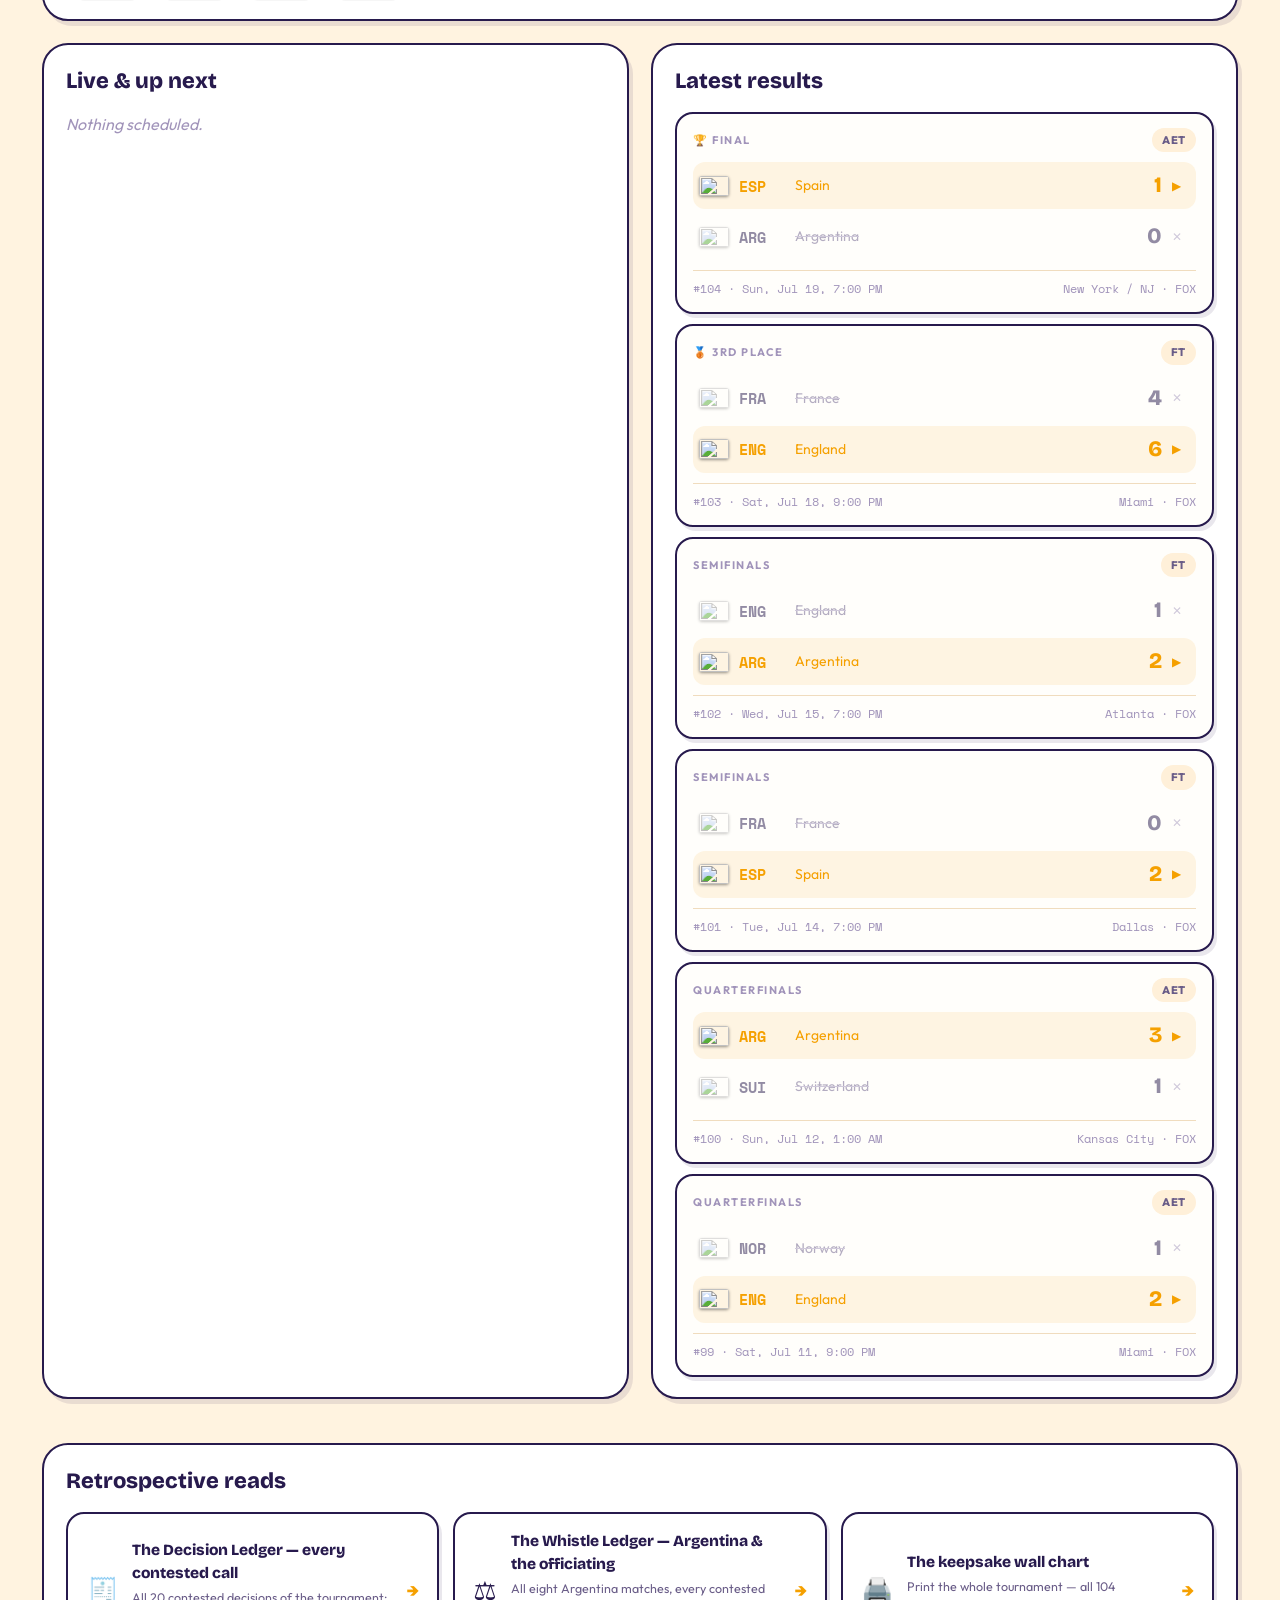
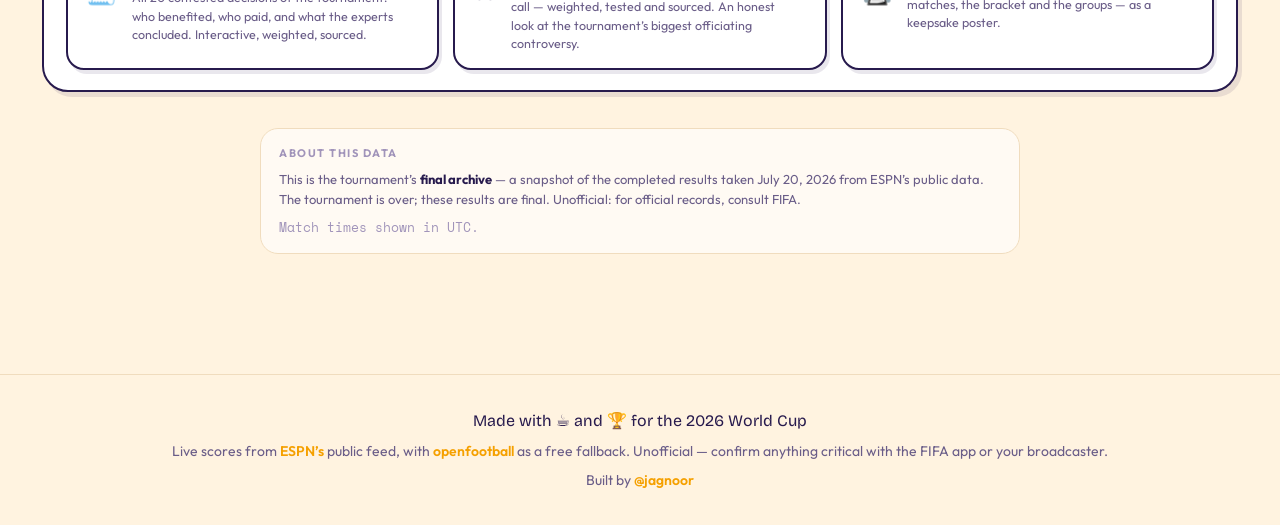
==== commit a98ed109: "more changes to retro" ====
--- a/index.html
+++ b/index.html
@@ -31,7 +31,7 @@
 <link href="https://fonts.googleapis.com/css2?family=Bricolage+Grotesque:opsz,wght@12..96,500..800&family=Outfit:wght@300;400;500;600;700;800&family=Space+Mono:wght@400;700&display=swap" rel="stylesheet">
 
 <link rel="stylesheet" href="app.css?v=4">
-<link rel="stylesheet" href="knockout.css?v=18">
+<link rel="stylesheet" href="knockout.css?v=19">
 </head>
 <body>
 
@@ -68,7 +68,8 @@
 <!-- schedule.js must load before knockout.js (provides window.WC_SCHEDULE) -->
 <script src="schedule.js?v=2"></script>
 <script src="feed.js?v=7"></script>
-<script src="knockout.js?v=21"></script>
+<script src="incidents.js?v=1"></script>
+<script src="knockout.js?v=22"></script>
 <script>
   // simple dark/light toggle (mirrors the landing page)
   document.getElementById('theme-toggle').addEventListener('click', function () {
--- a/knockout.css
+++ b/knockout.css
@@ -410,6 +410,21 @@
 .kread-go { margin-left: auto; font-weight: 800; font-size: 18px; color: var(--c-gold); flex: 0 0 auto; }
 [data-theme="dark"] .kread-card { box-shadow: 3px 4px 0 rgba(0,0,0,.4); }
 
+/* ---- contested-call chips in the match modal ---------------------------- */
+.kmd-contested { padding: 12px 20px 4px; border-top: 1px solid var(--border); }
+.kmd-contested h4 { font-family: var(--font-display); font-weight: 800; font-size: 13.5px; margin-bottom: 8px; }
+.kcc { display: flex; align-items: center; gap: 8px; margin: 6px 0; padding: 8px 12px; text-decoration: none;
+  color: var(--ink); font-size: 12.5px; border-radius: var(--r-sm); background: var(--surface);
+  border: 1.5px dashed var(--muted); transition: transform .12s var(--ease); }
+.kcc:hover { transform: translateX(2px); border-style: solid; }
+.kcc-v { flex: 0 0 auto; font-family: var(--font-mono); font-size: 10px; font-weight: 700; text-transform: uppercase;
+  letter-spacing: .05em; padding: 2px 8px; border-radius: var(--r-pill); background: var(--surface-2); color: var(--muted); }
+.kcc--incorrect .kcc-v { background: color-mix(in srgb, var(--c-pink) 16%, var(--surface)); color: var(--c-pink); }
+.kcc--split .kcc-v { background: color-mix(in srgb, var(--c-gold) 20%, var(--surface)); color: color-mix(in srgb, var(--c-gold) 70%, var(--ink)); }
+.kcc--correct .kcc-v { background: color-mix(in srgb, var(--c-mint, #35c48d) 18%, var(--surface)); color: #2E6B45; }
+.kcc-t { min-width: 0; line-height: 1.35; }
+.kcc-go { margin-left: auto; font-weight: 800; color: var(--c-gold); }
+
 /* ---- add-to-calendar buttons ------------------------------------------- */
 .kcal-btn { display: inline-flex; align-items: center; gap: 6px; margin-top: 12px; padding: 7px 14px;
   font: inherit; font-size: 12.5px; font-weight: 700; color: var(--ink); cursor: pointer;
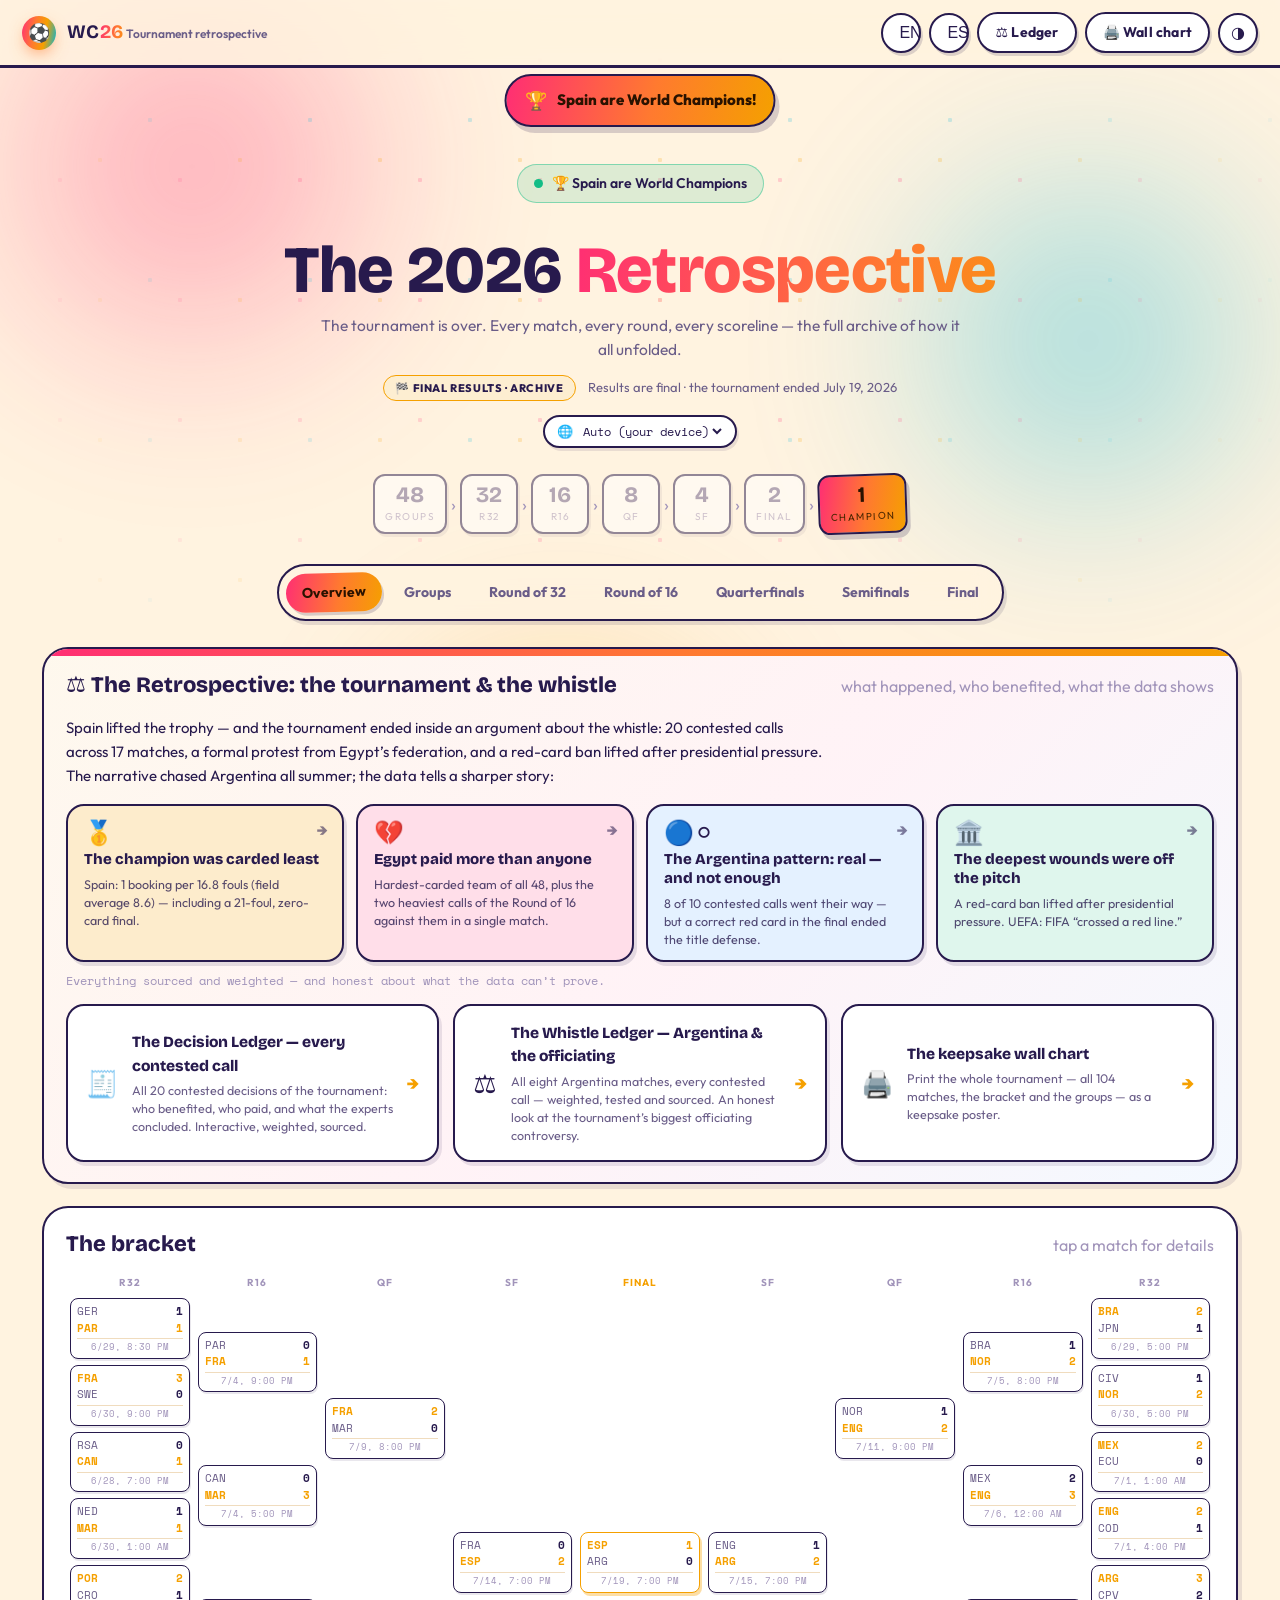
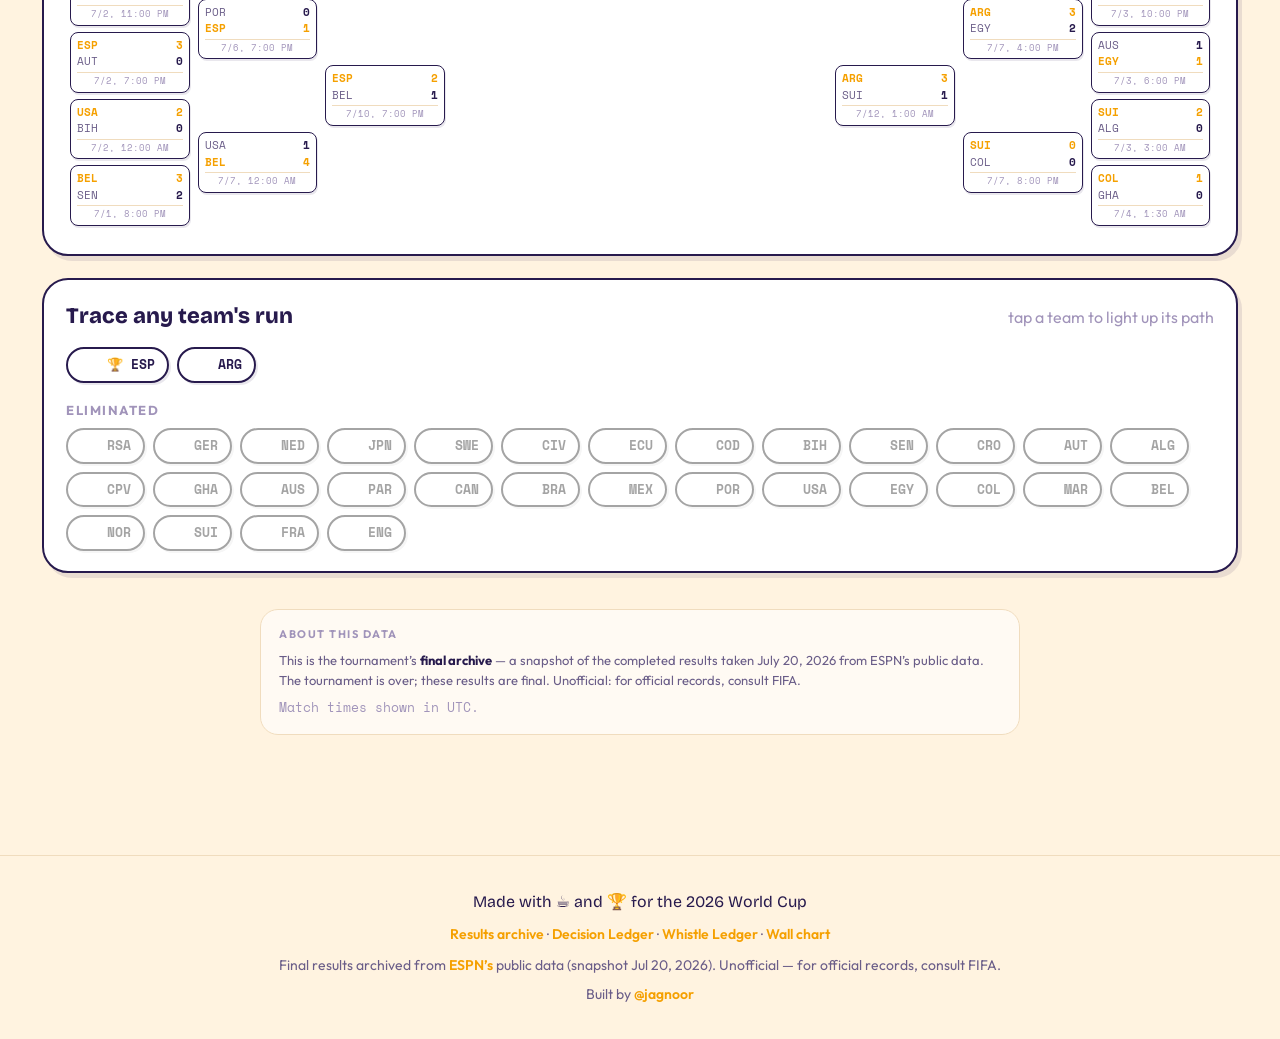
==== commit 44e94b86: "more changes" ====
--- a/index.html
+++ b/index.html
@@ -31,7 +31,7 @@
 <link href="https://fonts.googleapis.com/css2?family=Bricolage+Grotesque:opsz,wght@12..96,500..800&family=Outfit:wght@300;400;500;600;700;800&family=Space+Mono:wght@400;700&display=swap" rel="stylesheet">
 
 <link rel="stylesheet" href="app.css?v=4">
-<link rel="stylesheet" href="knockout.css?v=19">
+<link rel="stylesheet" href="knockout.css?v=20">
 </head>
 <body>
 
@@ -49,7 +49,8 @@
   <div class="nav-tools">
     <button class="iconbtn btn-sm" data-lang="en" title="English" aria-label="English">EN</button>
     <button class="iconbtn btn-sm" data-lang="es" title="Español" aria-label="Español">ES</button>
-    <a class="btn btn-ghost btn-sm" href="chart.html">🖨️ Wall chart</a>
+    <a class="btn btn-ghost btn-sm" href="controversies.html" id="nav-ledger">⚖️ Ledger</a>
+    <a class="btn btn-ghost btn-sm" href="chart.html" id="nav-chart">🖨️ Wall chart</a>
     <button class="iconbtn" id="theme-toggle" title="Toggle light / dark" aria-label="Toggle theme">◑</button>
   </div>
 </nav>
@@ -60,7 +61,8 @@
 <footer class="footer">
   <div class="wrap" id="hub-footer">
     <p class="made">Made with ☕ and 🏆 for the 2026 World Cup</p>
-    <p>Live scores from <a href="https://www.espn.com/soccer/">ESPN’s</a> public feed, with <a href="https://github.com/openfootball/worldcup.json">openfootball</a> as a free fallback. Unofficial — confirm anything critical with the FIFA app or your broadcaster.</p>
+    <p id="footer-nav" style="margin:10px 0"><a href="./">Results archive</a> · <a href="controversies.html">Decision Ledger</a> · <a href="argentina.html">Whistle Ledger</a> · <a href="chart.html">Wall chart</a></p>
+    <p>Final results archived from <a href="https://www.espn.com/soccer/">ESPN’s</a> public data (snapshot Jul 20, 2026). Unofficial — for official records, consult FIFA.</p>
     <p style="margin-top:8px">Built by <a href="https://github.com/jagnoor">@jagnoor</a></p>
   </div>
 </footer>
@@ -69,7 +71,7 @@
 <script src="schedule.js?v=2"></script>
 <script src="feed.js?v=7"></script>
 <script src="incidents.js?v=1"></script>
-<script src="knockout.js?v=22"></script>
+<script src="knockout.js?v=24"></script>
 <script>
   // simple dark/light toggle (mirrors the landing page)
   document.getElementById('theme-toggle').addEventListener('click', function () {
@@ -85,13 +87,16 @@
         var u = new URL(location.href); u.searchParams.set('lang', b.dataset.lang); location.href = u.toString();
       });
     });
-    // brand tagline + footer in Spanish when ?lang=es
+    // brand tagline, nav labels + footer in Spanish when ?lang=es
     if (cur === 'es') {
       var tag = document.querySelector('.brand small'); if (tag) tag.textContent = 'Retrospectiva del torneo';
+      var nl = document.getElementById('nav-ledger'); if (nl) nl.textContent = '⚖️ Libro de Decisiones';
+      var nc = document.getElementById('nav-chart'); if (nc) nc.textContent = '🖨️ Póster';
       var f = document.getElementById('hub-footer');
       if (f) f.innerHTML =
         '<p class="made">Hecho con ☕ y 🏆 para el Mundial 2026</p>' +
-        '<p>Marcadores en vivo del feed público de <a href="https://www.espn.com/soccer/">ESPN</a>, con <a href="https://github.com/openfootball/worldcup.json">openfootball</a> como respaldo gratuito. No oficial — confirma lo importante con la app de la FIFA o tu canal.</p>' +
+        '<p style="margin:10px 0"><a href="./?lang=es">Archivo de resultados</a> · <a href="controversies.html">Libro de Decisiones</a> · <a href="argentina.html">Libro del Silbato</a> · <a href="chart.html?lang=es">Póster</a></p>' +
+        '<p>Resultados finales archivados de los datos públicos de <a href="https://www.espn.com/soccer/">ESPN</a> (20 de julio de 2026). No oficial — para registros oficiales, consulta a la FIFA.</p>' +
         '<p style="margin-top:8px">Creado por <a href="https://github.com/jagnoor">@jagnoor</a></p>';
     }
   })();
--- a/knockout.css
+++ b/knockout.css
@@ -393,6 +393,29 @@
 [data-theme="dark"] .ktz { box-shadow: 2px 3px 0 rgba(0,0,0,.4); }
 [data-theme="dark"] .ktz select option { color: #eee; background: #241a3a; }
 
+/* ---- retrospective lead panel (top of Overview) ------------------------- */
+.kretro-panel { position: relative; overflow: hidden; border-width: 2.5px;
+  background: linear-gradient(135deg, color-mix(in srgb, var(--c-gold) 7%, var(--bg-2)), color-mix(in srgb, var(--c-pink) 6%, var(--bg-2)) 55%, color-mix(in srgb, var(--c-sky, #58a6ff) 7%, var(--bg-2))); }
+.kretro-panel::before { content: ""; position: absolute; inset: 0 0 auto 0; height: 7px;
+  background: var(--grad-warm, linear-gradient(90deg, #ff7a1a, #ff477e, #ffd24a)); }
+.kretro-summary { max-width: 760px; margin: 2px 0 16px; font-size: 15px; line-height: 1.6; color: var(--ink); }
+.kfind-grid { display: grid; grid-template-columns: repeat(auto-fit, minmax(230px, 1fr)); gap: 12px; margin-bottom: 10px; }
+.kfind { position: relative; display: flex; flex-direction: column; gap: 6px; padding: 14px 16px 12px;
+  text-decoration: none; color: var(--ink); border: 2px solid var(--ink); border-radius: var(--r-md);
+  box-shadow: 3px 4px 0 rgba(39,26,77,.12); transition: transform .12s var(--ease), box-shadow .12s; }
+.kfind:hover { transform: translateY(-3px) rotate(-.8deg); box-shadow: 5px 7px 0 rgba(39,26,77,.16); }
+.kfind--0 { background: color-mix(in srgb, var(--c-gold) 20%, var(--surface)); }
+.kfind--1 { background: color-mix(in srgb, var(--c-pink) 16%, var(--surface)); }
+.kfind--2 { background: color-mix(in srgb, #58a6ff 16%, var(--surface)); }
+.kfind--3 { background: color-mix(in srgb, #35c48d 16%, var(--surface)); }
+.kfind-ic { font-size: 24px; line-height: 1; }
+.kfind-t { font-family: var(--font-display); font-weight: 800; font-size: 15px; line-height: 1.25; }
+.kfind-d { font-size: 12.5px; line-height: 1.45; color: color-mix(in srgb, var(--ink) 78%, transparent); }
+.kfind-go { position: absolute; top: 12px; right: 14px; font-weight: 800; color: var(--ink); opacity: .55; }
+.kfind:hover .kfind-go { opacity: 1; }
+.kfind-foot { font-size: 12px; color: var(--faint); font-family: var(--font-mono); margin: 2px 0 14px; }
+[data-theme="dark"] .kfind { box-shadow: 3px 4px 0 rgba(0,0,0,.4); }
+
 /* ---- retrospective mode ------------------------------------------------- */
 .kretro-sub { max-width: 640px; margin: 10px auto 0; color: var(--muted); font-size: 15.5px; line-height: 1.5; }
 .kbadge.archive { background: color-mix(in srgb, var(--c-gold) 18%, var(--surface)); color: var(--ink);
